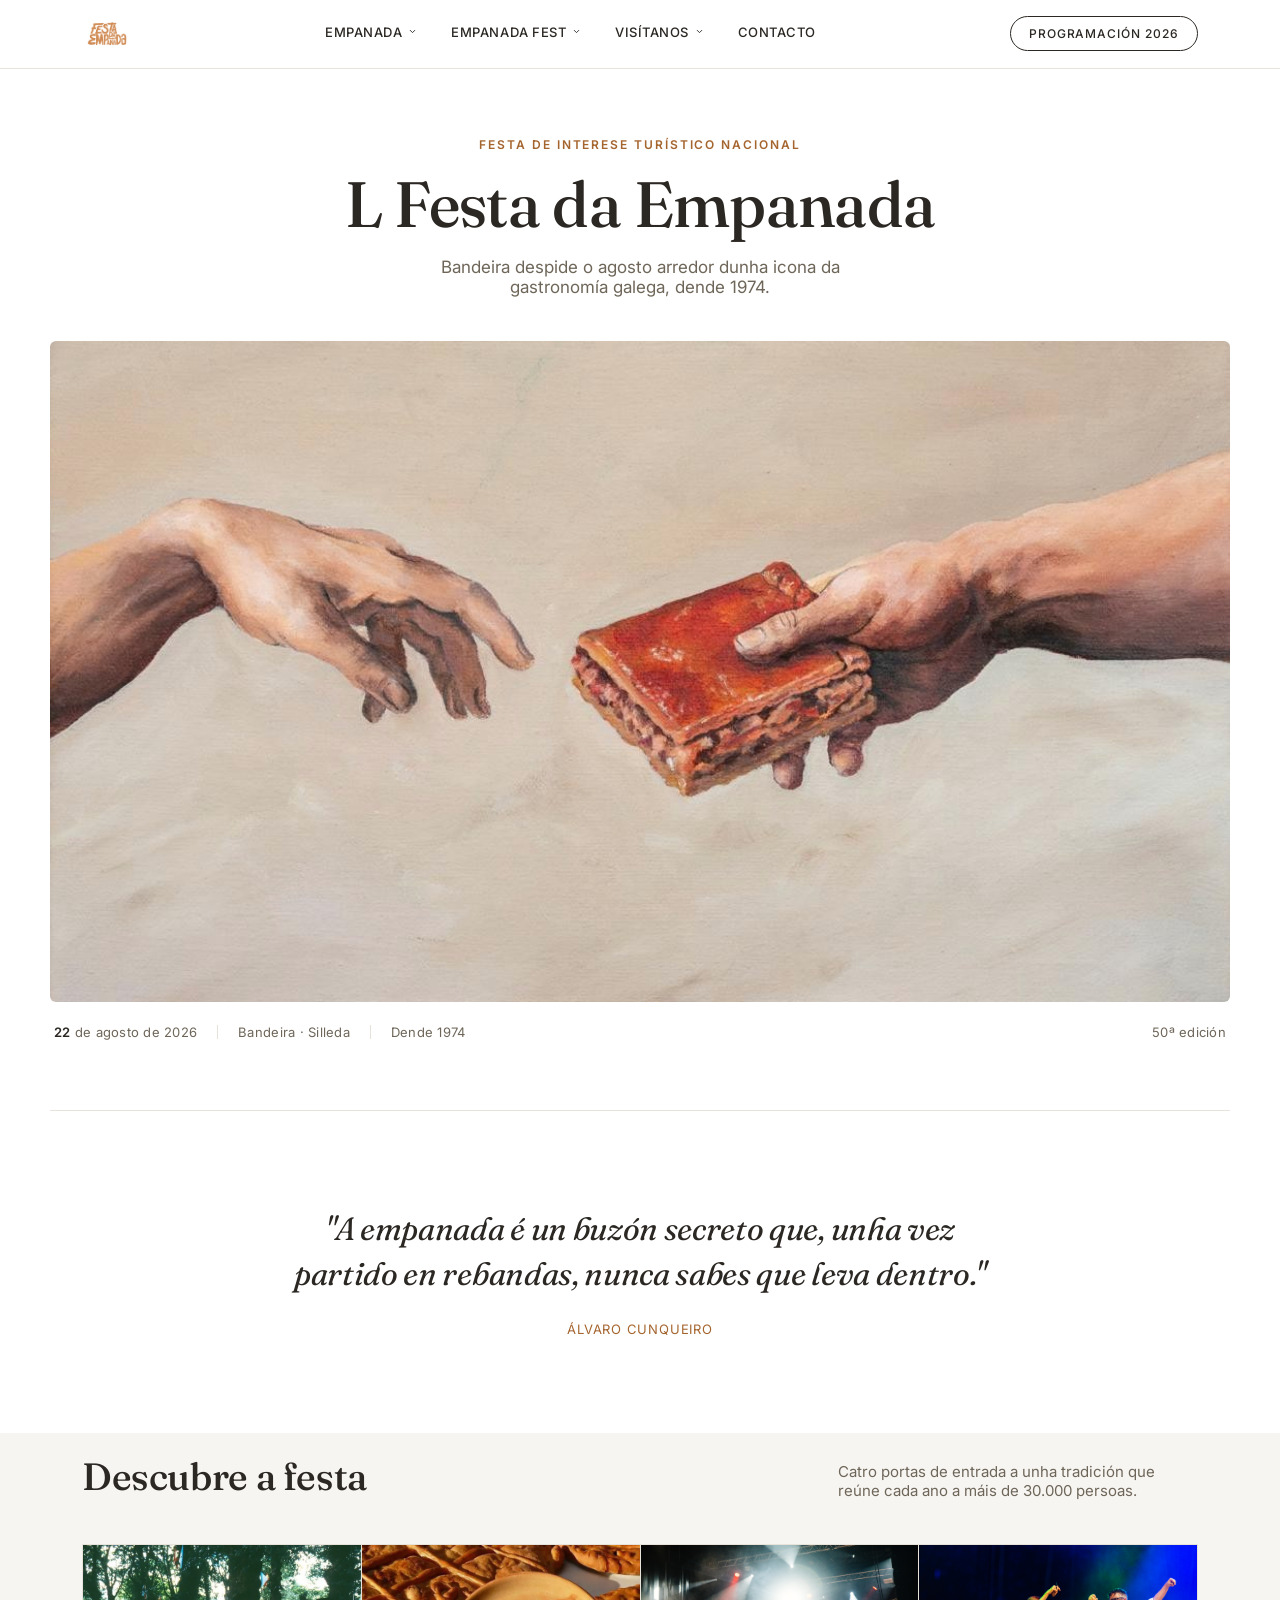
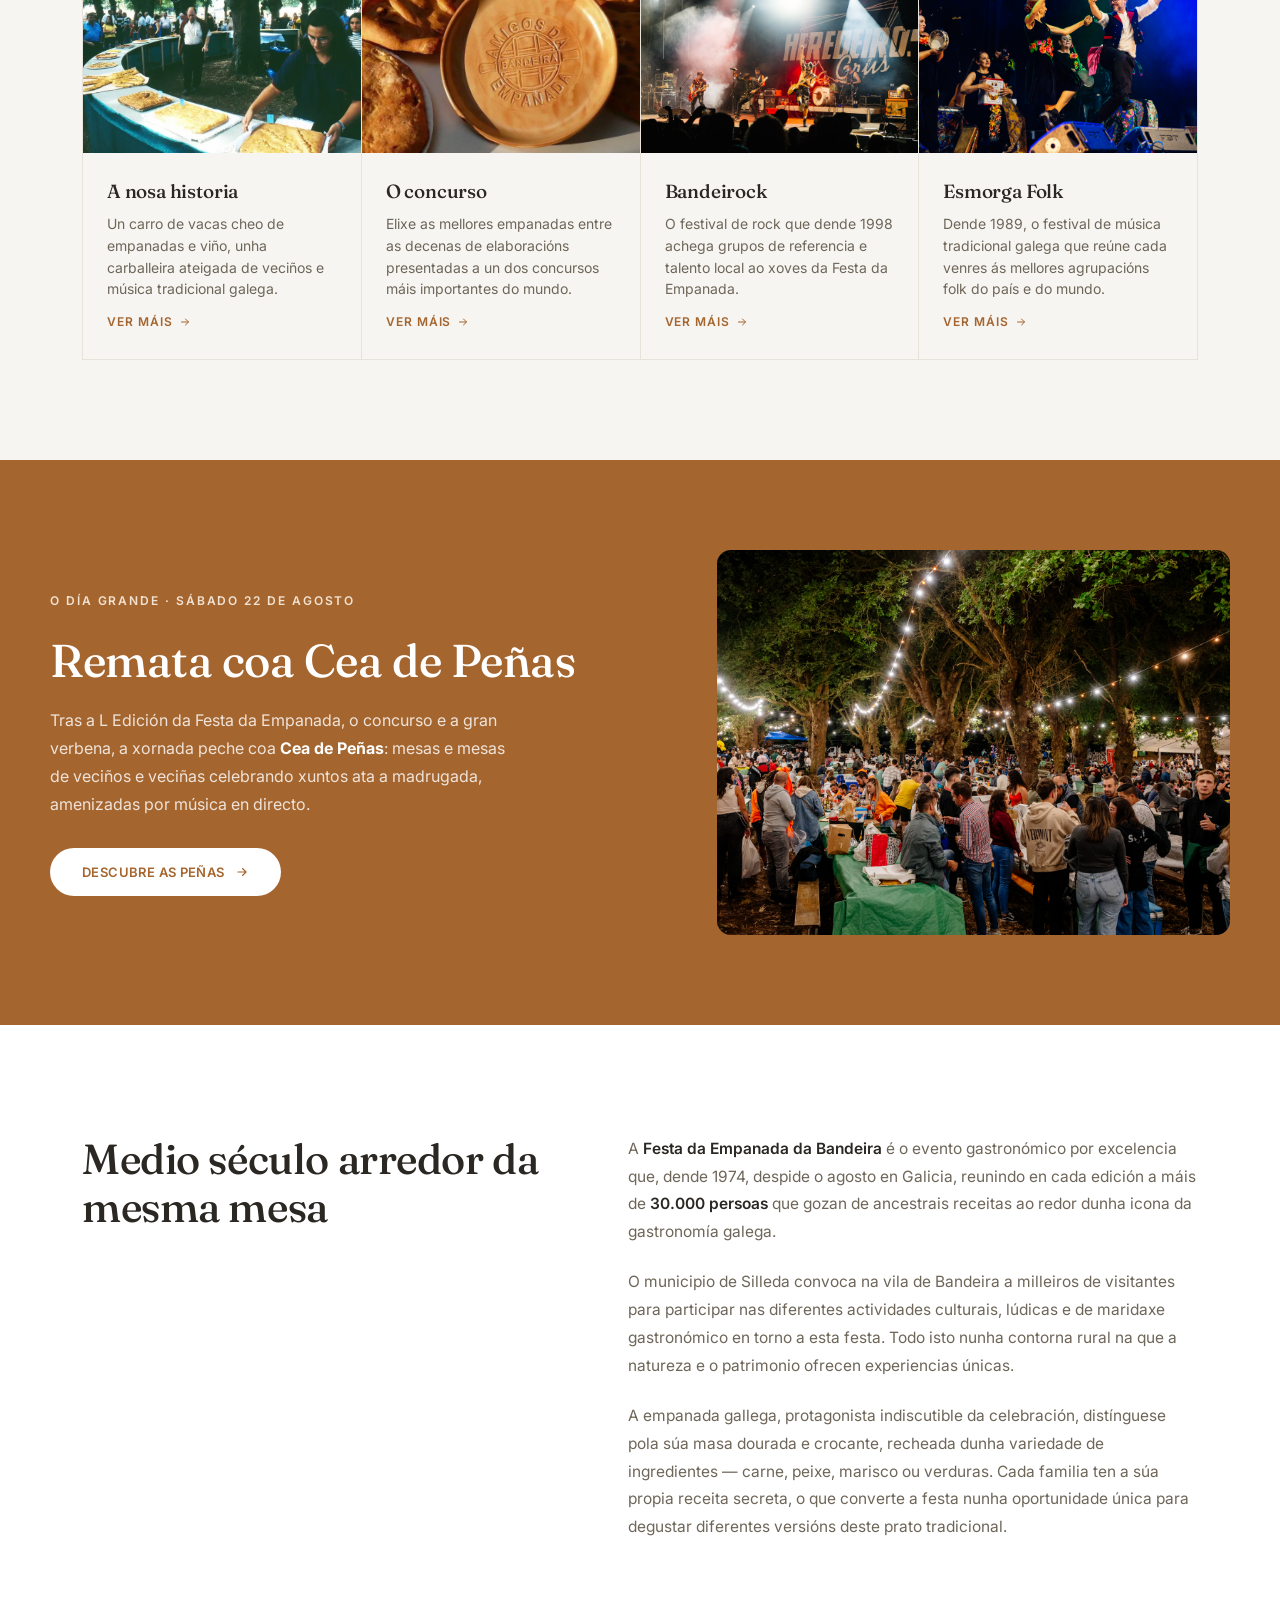
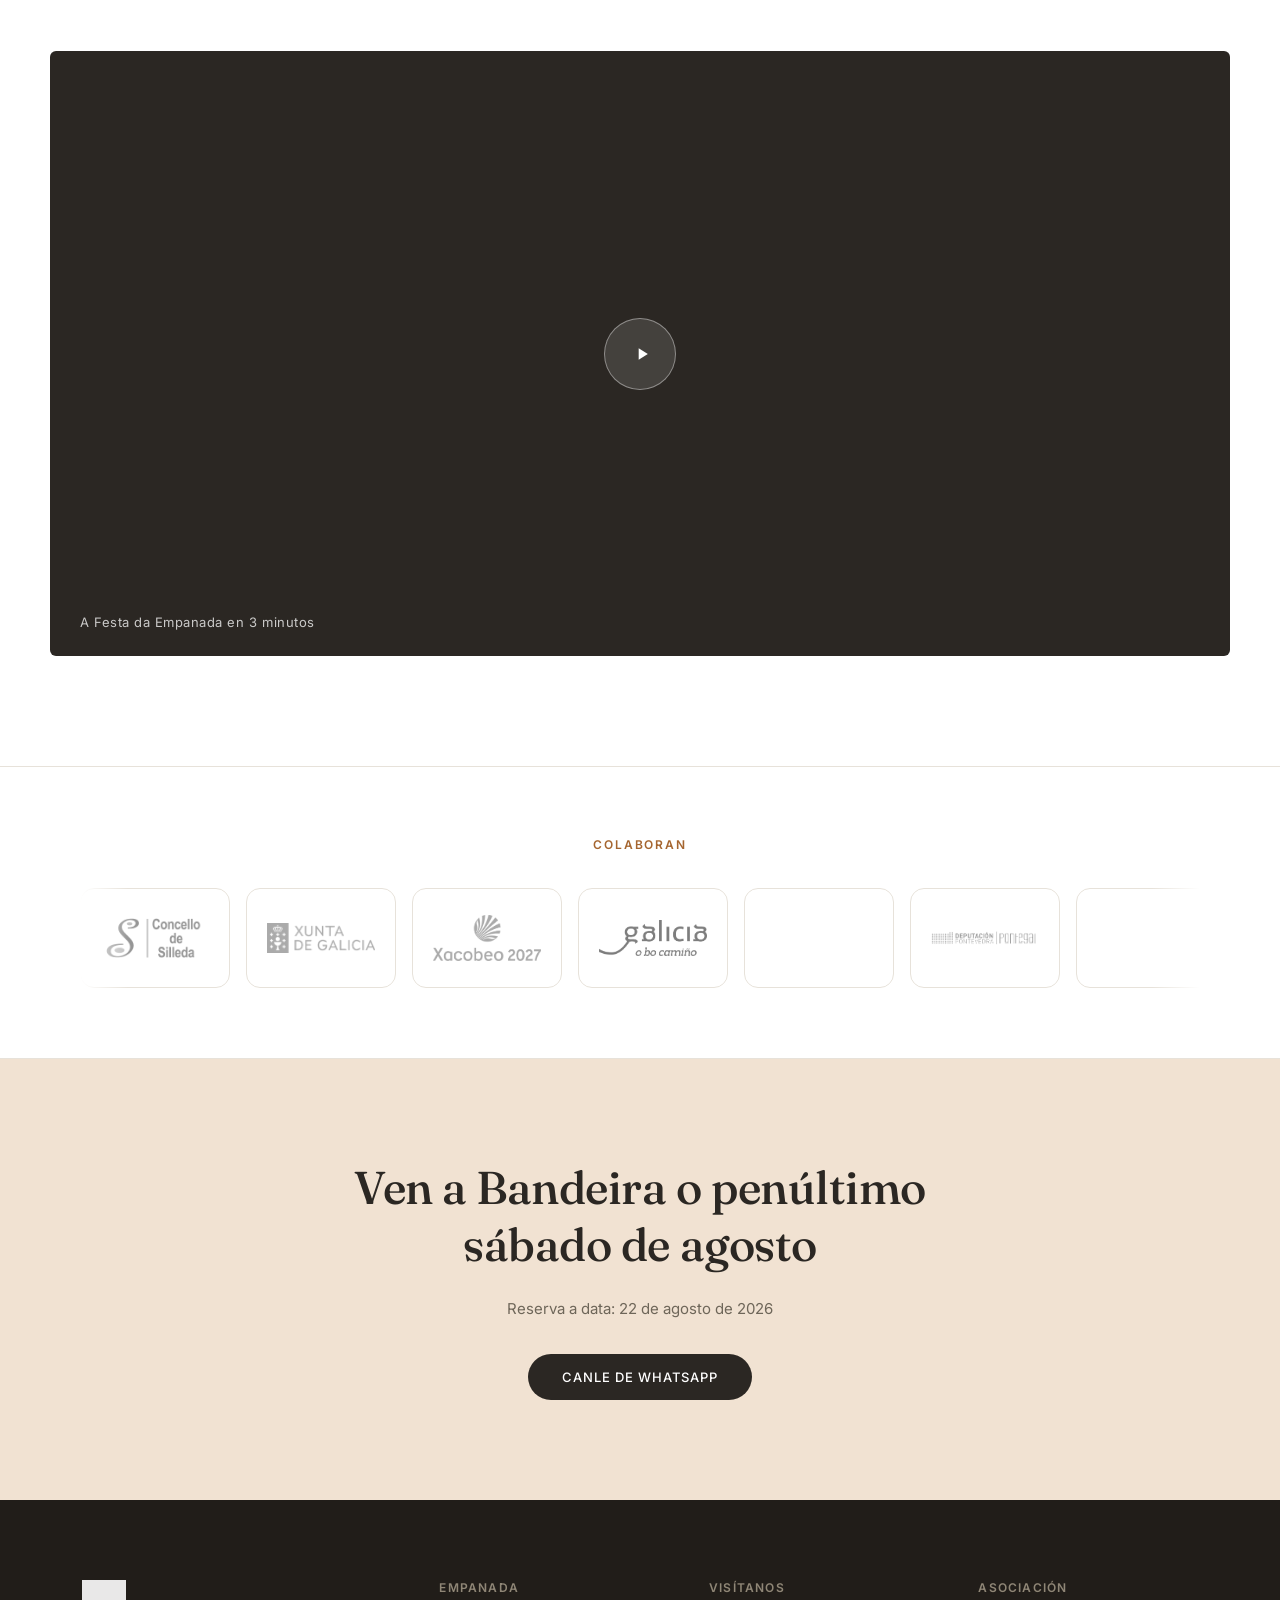
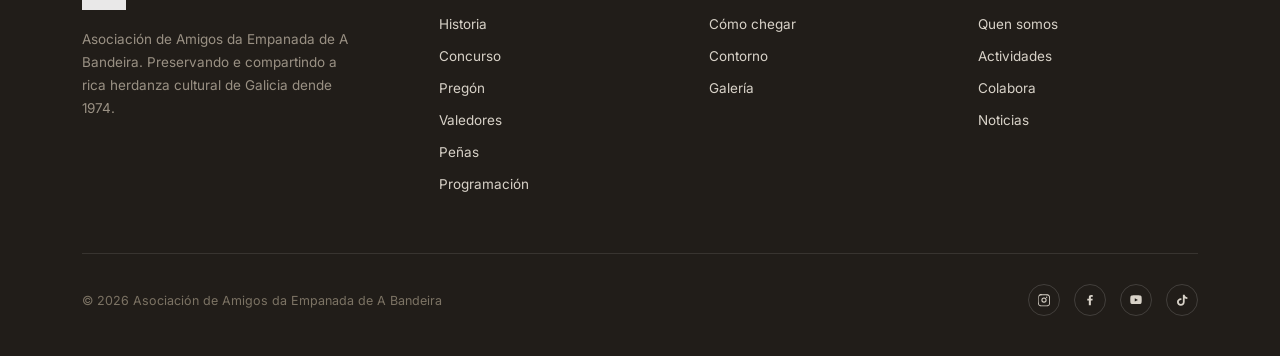
==== index.html @ 275e4067 "Initial commit" ====
<!DOCTYPE html>
<html lang="gl">
<head>
<meta charset="UTF-8">
<meta name="viewport" content="width=device-width, initial-scale=1.0">
<title>Festa da Empanada · Bandeira</title>
<link rel="preconnect" href="https://fonts.googleapis.com">
<link rel="preconnect" href="https://fonts.gstatic.com" crossorigin>
<link href="https://fonts.googleapis.com/css2?family=Fraunces:ital,opsz,wght@0,9..144,300;0,9..144,400;0,9..144,500;0,9..144,600;1,9..144,400&family=Inter:wght@300;400;500;600&display=swap" rel="stylesheet">
<link rel="stylesheet" href="css/styles.css">
</head>
<body>

<header id="site-header">
  <div class="nav-inner">
    <a class="brand" href="#inicio">
      <img src="img/logo.png" alt="Festa da Empanada">
    </a>
    <nav>
      <ul>
        <li class="has-dropdown">
          <button class="dropdown-toggle" aria-expanded="false" aria-haspopup="true">
            Empanada
            <svg viewBox="0 0 24 24"><path d="M6 9l6 6 6-6" stroke="currentColor" stroke-width="2.4" fill="none" stroke-linecap="round" stroke-linejoin="round"/></svg>
          </button>
          <div class="dropdown-menu">
            <a href="empanada/historia.html">Historia</a>
            <a href="empanada/concurso.html">Concurso</a>
            <a href="empanada/pregon.html">Pregón</a>
            <a href="empanada/valedores.html">Valedores</a>
            <a href="empanada/penas.html">Peñas</a>
            <a href="empanada/programacion.html">Programación</a>
          </div>
        </li>
        <li class="has-dropdown">
          <button class="dropdown-toggle" aria-expanded="false" aria-haspopup="true">
            Empanada Fest
            <svg viewBox="0 0 24 24"><path d="M6 9l6 6 6-6" stroke="currentColor" stroke-width="2.4" fill="none" stroke-linecap="round" stroke-linejoin="round"/></svg>
          </button>
          <div class="dropdown-menu">
            <a href="festivais/esmorgafolk.html">Esmorga Folk</a>
            <a href="festivais/bandeirock.html">Bandeirock</a>
          </div>
        </li>
        <li class="has-dropdown">
          <button class="dropdown-toggle" aria-expanded="false" aria-haspopup="true">
            Visítanos
            <svg viewBox="0 0 24 24"><path d="M6 9l6 6 6-6" stroke="currentColor" stroke-width="2.4" fill="none" stroke-linecap="round" stroke-linejoin="round"/></svg>
          </button>
          <div class="dropdown-menu">
            <a href="visitanos/atopanos.html">Cómo chegar</a>
            <a href="visitanos/entorno.html">Contorno</a>
          </div>
        </li>
        <li><a href="contacto.html">Contacto</a></li>
      </ul>
    </nav>
    <a class="nav-cta" href="empanada/programacion.html">Programación 2026</a>
    <button class="nav-toggle" id="navToggle" aria-label="Abrir menú" aria-expanded="false">
      <span></span><span></span><span></span>
    </button>
  </div>
  <div class="mobile-menu" id="mobileMenu">
    <ul>
      <li>
        <button class="mobile-dropdown-toggle" aria-expanded="false">
          Empanada
          <svg viewBox="0 0 24 24"><path d="M6 9l6 6 6-6" stroke="currentColor" stroke-width="2.4" fill="none" stroke-linecap="round" stroke-linejoin="round"/></svg>
        </button>
        <ul class="mobile-submenu">
          <li><a href="empanada/historia.html">Historia</a></li>
          <li><a href="empanada/concurso.html">Concurso</a></li>
          <li><a href="empanada/pregon.html">Pregón</a></li>
          <li><a href="empanada/valedores.html">Valedores</a></li>
          <li><a href="empanada/penas.html">Peñas</a></li>
          <li><a href="empanada/programacion.html">Programación</a></li>
        </ul>
      </li>
      <li>
        <button class="mobile-dropdown-toggle" aria-expanded="false">
          Empanada Fest
          <svg viewBox="0 0 24 24"><path d="M6 9l6 6 6-6" stroke="currentColor" stroke-width="2.4" fill="none" stroke-linecap="round" stroke-linejoin="round"/></svg>
        </button>
        <ul class="mobile-submenu">
          <li><a href="festivais/esmorgafolk.html">Esmorga Folk</a></li>
          <li><a href="festivais/bandeirock.html">Bandeirock</a></li>
        </ul>
      </li>
      <li>
        <button class="mobile-dropdown-toggle" aria-expanded="false">
          Visítanos
          <svg viewBox="0 0 24 24"><path d="M6 9l6 6 6-6" stroke="currentColor" stroke-width="2.4" fill="none" stroke-linecap="round" stroke-linejoin="round"/></svg>
        </button>
        <ul class="mobile-submenu">
          <li><a href="visitanos/atopanos.html">Cómo chegar</a></li>
          <li><a href="visitanos/entorno.html">Contorno</a></li>
        </ul>
      </li>
      <li><a href="contacto.html">Contacto</a></li>
    </ul>
  </div>
</header>

<section class="hero" id="inicio">
  <div class="hero-top">
    <span class="eyebrow">Festa de Interese Turístico Nacional</span>
    <h1>L Festa da Empanada</h1>
    <p>Bandeira despide o agosto arredor dunha icona da gastronomía galega, dende 1974.</p>
  </div>

  <div class="hero-image-frame">
    <img src="img/hero-empanada.jpg" alt="Man e empanada, ilustración inspirada na Creación de Adán">
  </div>

  <div class="hero-meta">
    <div class="hero-meta-group">
      <div class="item"><b>22</b> de agosto de 2026</div>
      <div class="divider"></div>
      <div class="item">Bandeira · Silleda</div>
      <div class="divider"></div>
      <div class="item">Dende 1974</div>
    </div>
    <div class="item">50ª edición</div>
  </div>
</section>

<section class="intro" data-reveal>
  <div class="wrap">
    <h2>"A empanada é un buzón secreto que, unha vez partido en rebandas, nunca sabes que leva dentro."</h2>
    <cite>Álvaro Cunqueiro</cite>
  </div>
</section>

<section class="cards" id="descubre">
  <div class="wrap">
    <div class="section-head" data-reveal>
      <h2>Descubre a festa</h2>
      <p>Catro portas de entrada a unha tradición que reúne cada ano a máis de 30.000 persoas.</p>
    </div>
    <div class="card-grid">

      <div class="card" id="historia" data-reveal>
        <img class="card-ph" src="img/card-historia.jpg" alt="A nosa historia" loading="lazy" decoding="async">
        <div class="card-body">
          <h3>A nosa historia</h3>
          <p>Un carro de vacas cheo de empanadas e viño, unha carballeira ateigada de veciños e música tradicional galega.</p>
          <a class="card-link" href="empanada/historia.html">Ver máis <svg viewBox="0 0 24 24"><path d="M5 12h14M13 6l6 6-6 6" stroke="currentColor" stroke-width="2" fill="none" stroke-linecap="round" stroke-linejoin="round"/></svg></a>
        </div>
      </div>

      <div class="card" id="concurso" data-reveal>
        <img class="card-ph" src="img/card-concurso.jpg" alt="O concurso" loading="lazy" decoding="async">
        <div class="card-body">
          <h3>O concurso</h3>
          <p>Elixe as mellores empanadas entre as decenas de elaboracións presentadas a un dos concursos máis importantes do mundo.</p>
          <a class="card-link" href="empanada/concurso.html">Ver máis <svg viewBox="0 0 24 24"><path d="M5 12h14M13 6l6 6-6 6" stroke="currentColor" stroke-width="2" fill="none" stroke-linecap="round" stroke-linejoin="round"/></svg></a>
        </div>
      </div>

      <div class="card" id="bandeirock" data-reveal>
        <img class="card-ph" src="img/card-bandeirock.jpg" alt="Bandeirock" loading="lazy" decoding="async">
        <div class="card-body">
          <h3>Bandeirock</h3>
          <p>O festival de rock que dende 1998 achega grupos de referencia e talento local ao xoves da Festa da Empanada.</p>
          <a class="card-link" href="festivais/bandeirock.html">Ver máis <svg viewBox="0 0 24 24"><path d="M5 12h14M13 6l6 6-6 6" stroke="currentColor" stroke-width="2" fill="none" stroke-linecap="round" stroke-linejoin="round"/></svg></a>
        </div>
      </div>

      <div class="card" id="esmorgafolk" data-reveal>
        <img class="card-ph" src="img/card-esmorgafolk.jpg" alt="Esmorga Folk" loading="lazy" decoding="async">
        <div class="card-body">
          <h3>Esmorga Folk</h3>
          <p>Dende 1989, o festival de música tradicional galega que reúne cada venres ás mellores agrupacións folk do país e do mundo.</p>
          <a class="card-link" href="festivais/esmorgafolk.html">Ver máis <svg viewBox="0 0 24 24"><path d="M5 12h14M13 6l6 6-6 6" stroke="currentColor" stroke-width="2" fill="none" stroke-linecap="round" stroke-linejoin="round"/></svg></a>
        </div>
      </div>

    </div>
  </div>
</section>

<section class="highlight-band">
  <div class="highlight-grid">
    <div class="highlight-text" data-reveal>
      <span class="eyebrow">O día grande · Sábado 22 de agosto</span>
      <h2>Remata coa Cea de Peñas</h2>
      <p>Tras a L Edición da Festa da Empanada, o concurso e a gran verbena, a xornada peche coa <strong>Cea de Peñas</strong>: mesas e mesas de veciños e veciñas celebrando xuntos ata a madrugada, amenizadas por música en directo.</p>
      <a class="highlight-cta" href="empanada/penas.html">Descubre as peñas <svg viewBox="0 0 24 24"><path d="M5 12h14M13 6l6 6-6 6" stroke="currentColor" stroke-width="2" fill="none" stroke-linecap="round" stroke-linejoin="round"/></svg></a>
    </div>
    <div class="highlight-figure">
      <img src="img/cea-de-penas.jpg" alt="Cea de Peñas na Festa da Empanada" loading="lazy" decoding="async" onerror="this.parentElement.innerHTML='&lt;span&gt;Imaxe · Cea de Peñas&lt;/span&gt;'">
    </div>
  </div>
</section>

<section class="about">
  <div class="wrap">
    <h2 data-reveal>Medio século arredor da mesma mesa</h2>
    <div class="about-text" data-reveal>
      <p>A <strong>Festa da Empanada da Bandeira</strong> é o evento gastronómico por excelencia que, dende 1974, despide o agosto en Galicia, reunindo en cada edición a máis de <strong>30.000 persoas</strong> que gozan de ancestrais receitas ao redor dunha icona da gastronomía galega.</p>
      <p>O municipio de Silleda convoca na vila de Bandeira a milleiros de visitantes para participar nas diferentes actividades culturais, lúdicas e de maridaxe gastronómico en torno a esta festa. Todo isto nunha contorna rural na que a natureza e o patrimonio ofrecen experiencias únicas.</p>
      <p>A empanada gallega, protagonista indiscutible da celebración, distínguese pola súa masa dourada e crocante, recheada dunha variedade de ingredientes — carne, peixe, marisco ou verduras. Cada familia ten a súa propia receita secreta, o que converte a festa nunha oportunidade única para degustar diferentes versións deste prato tradicional.</p>
    </div>
  </div>
</section>

<section class="video" id="programacion">
  <div class="video-frame" id="videoFrame" data-video-id="cNj0-I0LE_Q" role="button" tabindex="0" aria-label="Reproducir vídeo: A Festa da Empanada en 3 minutos">
    <div class="play">
      <svg viewBox="0 0 24 24"><path d="M8 5v14l11-7z"/></svg>
    </div>
    <span class="video-label">A Festa da Empanada en 3 minutos</span>
  </div>
</section>

<section class="sponsors">
  <span class="eyebrow" style="text-align:center; display:block;">Colaboran</span>
  <div class="sponsor-marquee" data-reveal>
    <div class="sponsor-track">

    <div class="sponsor-logo">
      <img src="img/colaboradores/concello-silleda.png" alt="Concello de Silleda" loading="lazy" decoding="async" onerror="this.style.display='none';this.nextElementSibling.style.display='flex';">
      <span class="sponsor-fallback">Concello de Silleda</span>
    </div>
    <div class="sponsor-logo">
      <img src="img/colaboradores/xunta-galicia.png" alt="Xunta de Galicia" loading="lazy" decoding="async" onerror="this.style.display='none';this.nextElementSibling.style.display='flex';">
      <span class="sponsor-fallback">Xunta de Galicia</span>
    </div>
    <div class="sponsor-logo">
      <img src="img/colaboradores/xacobeo-2027.png" alt="Xacobeo 2027" loading="lazy" decoding="async" onerror="this.style.display='none';this.nextElementSibling.style.display='flex';">
      <span class="sponsor-fallback">Xacobeo 2027</span>
    </div>
    <div class="sponsor-logo">
      <img src="img/colaboradores/turismo-galicia.png" alt="Turismo de Galicia" loading="lazy" decoding="async" onerror="this.style.display='none';this.nextElementSibling.style.display='flex';">
      <span class="sponsor-fallback">Turismo de Galicia</span>
    </div>
    <div class="sponsor-logo">
      <img src="img/colaboradores/abanca.png" alt="ABANCA" loading="lazy" decoding="async" onerror="this.style.display='none';this.nextElementSibling.style.display='flex';">
      <span class="sponsor-fallback">ABANCA</span>
    </div>
    <div class="sponsor-logo">
      <img src="img/colaboradores/deputacion-pontevedra.png" alt="Deputación de Pontevedra" loading="lazy" decoding="async" onerror="this.style.display='none';this.nextElementSibling.style.display='flex';">
      <span class="sponsor-fallback">Deputación de Pontevedra</span>
    </div>
    <div class="sponsor-logo">
      <img src="img/colaboradores/ferrovial.png" alt="Ferrovial" loading="lazy" decoding="async" onerror="this.style.display='none';this.nextElementSibling.style.display='flex';">
      <span class="sponsor-fallback">Ferrovial</span>
    </div>
    <div class="sponsor-logo">
      <img src="img/colaboradores/silledasostible.png" alt="Silledasostible" loading="lazy" decoding="async" onerror="this.style.display='none';this.nextElementSibling.style.display='flex';">
      <span class="sponsor-fallback">Silledasostible</span>
    </div>
    <div class="sponsor-logo">
      <img src="img/colaboradores/nudesa.png" alt="Nudesa" loading="lazy" decoding="async" onerror="this.style.display='none';this.nextElementSibling.style.display='flex';">
      <span class="sponsor-fallback">Nudesa</span>
    </div>
    <div class="sponsor-logo">
      <img src="img/colaboradores/culinaria.png" alt="Culinaria" loading="lazy" decoding="async" onerror="this.style.display='none';this.nextElementSibling.style.display='flex';">
      <span class="sponsor-fallback">Culinaria</span>
    </div>
    <div class="sponsor-logo">
      <img src="img/colaboradores/o-muino-de-cerdedo.png" alt="O Muíño de Cerdedo" loading="lazy" decoding="async" onerror="this.style.display='none';this.nextElementSibling.style.display='flex';">
      <span class="sponsor-fallback">O Muíño de Cerdedo</span>
    </div>
    <div class="sponsor-logo">
      <img src="img/colaboradores/vegalsa.png" alt="Vegalsa" loading="lazy" decoding="async" onerror="this.style.display='none';this.nextElementSibling.style.display='flex';">
      <span class="sponsor-fallback">Vegalsa</span>
    </div>
    <div class="sponsor-logo">
      <img src="img/colaboradores/inturasa-perez-rumbao.png" alt="Inturasa Pérez Rumbao" loading="lazy" decoding="async" onerror="this.style.display='none';this.nextElementSibling.style.display='flex';">
      <span class="sponsor-fallback">Inturasa Pérez Rumbao</span>
    </div>
    <div class="sponsor-logo">
      <img src="img/colaboradores/gadisa.png" alt="Gadisa" loading="lazy" decoding="async" onerror="this.style.display='none';this.nextElementSibling.style.display='flex';">
      <span class="sponsor-fallback">Gadisa</span>
    </div>
    <div class="sponsor-logo">
      <img src="img/colaboradores/froiz.png" alt="Froiz" loading="lazy" decoding="async" onerror="this.style.display='none';this.nextElementSibling.style.display='flex';">
      <span class="sponsor-fallback">Froiz</span>
    </div>
    <div class="sponsor-logo">
      <img src="img/colaboradores/bandeira.png" alt="Bandeira" loading="lazy" decoding="async" onerror="this.style.display='none';this.nextElementSibling.style.display='flex';">
      <span class="sponsor-fallback">Bandeira</span>
    </div>
    <div class="sponsor-logo">
      <img src="img/colaboradores/schweppes.png" alt="Schweppes" loading="lazy" decoding="async" onerror="this.style.display='none';this.nextElementSibling.style.display='flex';">
      <span class="sponsor-fallback">Schweppes</span>
    </div>

    <div class="sponsor-logo" aria-hidden="true">
      <img src="img/colaboradores/concello-silleda.png" alt="Concello de Silleda" loading="lazy" decoding="async" onerror="this.style.display='none';this.nextElementSibling.style.display='flex';">
      <span class="sponsor-fallback">Concello de Silleda</span>
    </div>
    <div class="sponsor-logo" aria-hidden="true">
      <img src="img/colaboradores/xunta-galicia.png" alt="Xunta de Galicia" loading="lazy" decoding="async" onerror="this.style.display='none';this.nextElementSibling.style.display='flex';">
      <span class="sponsor-fallback">Xunta de Galicia</span>
    </div>
    <div class="sponsor-logo" aria-hidden="true">
      <img src="img/colaboradores/xacobeo-2027.png" alt="Xacobeo 2027" loading="lazy" decoding="async" onerror="this.style.display='none';this.nextElementSibling.style.display='flex';">
      <span class="sponsor-fallback">Xacobeo 2027</span>
    </div>
    <div class="sponsor-logo" aria-hidden="true">
      <img src="img/colaboradores/turismo-galicia.png" alt="Turismo de Galicia" loading="lazy" decoding="async" onerror="this.style.display='none';this.nextElementSibling.style.display='flex';">
      <span class="sponsor-fallback">Turismo de Galicia</span>
    </div>
    <div class="sponsor-logo" aria-hidden="true">
      <img src="img/colaboradores/abanca.png" alt="ABANCA" loading="lazy" decoding="async" onerror="this.style.display='none';this.nextElementSibling.style.display='flex';">
      <span class="sponsor-fallback">ABANCA</span>
    </div>
    <div class="sponsor-logo" aria-hidden="true">
      <img src="img/colaboradores/deputacion-pontevedra.png" alt="Deputación de Pontevedra" loading="lazy" decoding="async" onerror="this.style.display='none';this.nextElementSibling.style.display='flex';">
      <span class="sponsor-fallback">Deputación de Pontevedra</span>
    </div>
    <div class="sponsor-logo" aria-hidden="true">
      <img src="img/colaboradores/ferrovial.png" alt="Ferrovial" loading="lazy" decoding="async" onerror="this.style.display='none';this.nextElementSibling.style.display='flex';">
      <span class="sponsor-fallback">Ferrovial</span>
    </div>
    <div class="sponsor-logo" aria-hidden="true">
      <img src="img/colaboradores/silledasostible.png" alt="Silledasostible" loading="lazy" decoding="async" onerror="this.style.display='none';this.nextElementSibling.style.display='flex';">
      <span class="sponsor-fallback">Silledasostible</span>
    </div>
    <div class="sponsor-logo" aria-hidden="true">
      <img src="img/colaboradores/nudesa.png" alt="Nudesa" loading="lazy" decoding="async" onerror="this.style.display='none';this.nextElementSibling.style.display='flex';">
      <span class="sponsor-fallback">Nudesa</span>
    </div>
    <div class="sponsor-logo" aria-hidden="true">
      <img src="img/colaboradores/culinaria.png" alt="Culinaria" loading="lazy" decoding="async" onerror="this.style.display='none';this.nextElementSibling.style.display='flex';">
      <span class="sponsor-fallback">Culinaria</span>
    </div>
    <div class="sponsor-logo" aria-hidden="true">
      <img src="img/colaboradores/o-muino-de-cerdedo.png" alt="O Muíño de Cerdedo" loading="lazy" decoding="async" onerror="this.style.display='none';this.nextElementSibling.style.display='flex';">
      <span class="sponsor-fallback">O Muíño de Cerdedo</span>
    </div>
    <div class="sponsor-logo" aria-hidden="true">
      <img src="img/colaboradores/vegalsa.png" alt="Vegalsa" loading="lazy" decoding="async" onerror="this.style.display='none';this.nextElementSibling.style.display='flex';">
      <span class="sponsor-fallback">Vegalsa</span>
    </div>
    <div class="sponsor-logo" aria-hidden="true">
      <img src="img/colaboradores/inturasa-perez-rumbao.png" alt="Inturasa Pérez Rumbao" loading="lazy" decoding="async" onerror="this.style.display='none';this.nextElementSibling.style.display='flex';">
      <span class="sponsor-fallback">Inturasa Pérez Rumbao</span>
    </div>
    <div class="sponsor-logo" aria-hidden="true">
      <img src="img/colaboradores/gadisa.png" alt="Gadisa" loading="lazy" decoding="async" onerror="this.style.display='none';this.nextElementSibling.style.display='flex';">
      <span class="sponsor-fallback">Gadisa</span>
    </div>
    <div class="sponsor-logo" aria-hidden="true">
      <img src="img/colaboradores/froiz.png" alt="Froiz" loading="lazy" decoding="async" onerror="this.style.display='none';this.nextElementSibling.style.display='flex';">
      <span class="sponsor-fallback">Froiz</span>
    </div>
    <div class="sponsor-logo" aria-hidden="true">
      <img src="img/colaboradores/bandeira.png" alt="Bandeira" loading="lazy" decoding="async" onerror="this.style.display='none';this.nextElementSibling.style.display='flex';">
      <span class="sponsor-fallback">Bandeira</span>
    </div>
    <div class="sponsor-logo" aria-hidden="true">
      <img src="img/colaboradores/schweppes.png" alt="Schweppes" loading="lazy" decoding="async" onerror="this.style.display='none';this.nextElementSibling.style.display='flex';">
      <span class="sponsor-fallback">Schweppes</span>
    </div>
    </div>
  </div>
</section>

<section class="cta-strip" data-reveal>
  <h2>Ven a Bandeira o penúltimo sábado de agosto</h2>
  <p>Reserva a data: 22 de agosto de 2026</p>
  <a class="btn-solid" href="https://whatsapp.com/channel/0029VaJA0oeHFxOtU5jBBb0Y" target="_blank" rel="noopener">Canle de WhatsApp</a>
</section>

<footer id="contacto">
  <div class="wrap">
    <div class="footer-top">
      <div class="footer-brand">
        <img src="img/logo.png" alt="Festa da Empanada">
        <p>Asociación de Amigos da Empanada de A Bandeira. Preservando e compartindo a rica herdanza cultural de Galicia dende 1974.</p>
      </div>
      <div class="footer-col">
        <h4>Empanada</h4>
        <ul>
          <li><a href="empanada/historia.html">Historia</a></li>
          <li><a href="empanada/concurso.html">Concurso</a></li>
          <li><a href="empanada/pregon.html">Pregón</a></li>
          <li><a href="empanada/valedores.html">Valedores</a></li>
          <li><a href="empanada/penas.html">Peñas</a></li>
          <li><a href="empanada/programacion.html">Programación</a></li>
        </ul>
      </div>
      <div class="footer-col">
        <h4>Visítanos</h4>
        <ul>
          <li><a href="visitanos/atopanos.html">Cómo chegar</a></li>
          <li><a href="visitanos/entorno.html">Contorno</a></li>
          <li><a href="#galeria">Galería</a></li>
        </ul>
      </div>
      <div class="footer-col">
        <h4>Asociación</h4>
        <ul>
          <li><a href="#">Quen somos</a></li>
          <li><a href="#">Actividades</a></li>
          <li><a href="#">Colabora</a></li>
          <li><a href="#">Noticias</a></li>
        </ul>
      </div>
    </div>
    <div class="footer-bottom">
      <span>© 2026 Asociación de Amigos da Empanada de A Bandeira</span>
      <div class="socials">
        <a href="https://www.instagram.com/festadaempanada/" target="_blank" rel="noopener" aria-label="Instagram"><svg viewBox="0 0 24 24"><path d="M12 2.2c3.2 0 3.6 0 4.9.1 1.2.1 2 .2 2.4.4.6.2 1 .5 1.5 1 .4.4.7.8 1 1.5.2.5.3 1.3.4 2.4.1 1.3.1 1.7.1 4.9s0 3.6-.1 4.9c-.1 1.2-.2 2-.4 2.4-.2.6-.5 1-1 1.5-.4.4-.8.7-1.5 1-.5.2-1.3.3-2.4.4-1.3.1-1.7.1-4.9.1s-3.6 0-4.9-.1c-1.2-.1-2-.2-2.4-.4-.6-.2-1-.5-1.5-1-.4-.4-.7-.8-1-1.5-.2-.5-.3-1.3-.4-2.4C2.2 15.6 2.2 15.2 2.2 12s0-3.6.1-4.9c.1-1.2.2-2 .4-2.4.2-.6.5-1 1-1.5.4-.4.8-.7 1.5-1 .5-.2 1.3-.3 2.4-.4C8.4 2.2 8.8 2.2 12 2.2zm0 1.8c-3.1 0-3.5 0-4.7.1-1 .1-1.6.2-1.9.3-.5.2-.8.4-1.1.7-.3.3-.5.6-.7 1.1-.1.3-.3.9-.3 1.9-.1 1.2-.1 1.6-.1 4.7s0 3.5.1 4.7c.1 1 .2 1.6.3 1.9.2.5.4.8.7 1.1.3.3.6.5 1.1.7.3.1.9.3 1.9.3 1.2.1 1.6.1 4.7.1s3.5 0 4.7-.1c1-.1 1.6-.2 1.9-.3.5-.2.8-.4 1.1-.7.3-.3.5-.6.7-1.1.1-.3.3-.9.3-1.9.1-1.2.1-1.6.1-4.7s0-3.5-.1-4.7c-.1-1-.2-1.6-.3-1.9-.2-.5-.4-.8-.7-1.1-.3-.3-.6-.5-1.1-.7-.3-.1-.9-.3-1.9-.3-1.2-.1-1.6-.1-4.7-.1zm0 3.5a4.5 4.5 0 110 9 4.5 4.5 0 010-9zm0 1.8a2.7 2.7 0 100 5.4 2.7 2.7 0 000-5.4zm5.7-2a1.1 1.1 0 11-2.2 0 1.1 1.1 0 012.2 0z"/></svg></a>
        <a href="https://www.facebook.com/festadaempanadadabandeira" target="_blank" rel="noopener" aria-label="Facebook"><svg viewBox="0 0 24 24"><path d="M13.5 21v-8h2.7l.4-3.1h-3.1V8c0-.9.3-1.5 1.6-1.5h1.7V3.7C15.9 3.6 15 3.5 14 3.5c-2.4 0-4 1.4-4 4.1v2.3H7.3V13H10v8h3.5z"/></svg></a>
        <a href="https://www.youtube.com/@festadaempanada" target="_blank" rel="noopener" aria-label="YouTube"><svg viewBox="0 0 24 24"><path d="M21.6 7.2s-.2-1.5-.8-2.1c-.8-.8-1.7-.8-2.1-.9C15.9 4 12 4 12 4s-3.9 0-6.7.2c-.4 0-1.3.1-2.1.9-.6.6-.8 2.1-.8 2.1S2.2 9 2.2 10.7v1.6c0 1.7.2 3.5.2 3.5s.2 1.5.8 2.1c.8.8 1.9.8 2.3.9 1.7.2 6.5.2 6.5.2s3.9 0 6.7-.2c.4-.1 1.3-.1 2.1-.9.6-.6.8-2.1.8-2.1s.2-1.7.2-3.5v-1.6c0-1.7-.2-3.5-.2-3.5zM9.9 14.6V8.9l5.4 2.9-5.4 2.8z"/></svg></a>
        <a href="https://www.tiktok.com/@festadaempanada" target="_blank" rel="noopener" aria-label="TikTok"><svg viewBox="0 0 24 24"><path d="M16.6 3c.4 2.3 2 4 4.6 4.2v3c-1.6.1-3-.4-4.6-1.4v6.6c0 3.6-2.9 6.6-6.6 6.6S3.4 19 3.4 15.4 6.4 8.8 10 8.8c.4 0 .7 0 1 .1v3.2c-.3-.1-.7-.2-1-.2-1.9 0-3.4 1.5-3.4 3.4S8.1 18.7 10 18.7s3.5-1.4 3.5-3.3V3h3.1z"/></svg></a>
      </div>
    </div>
  </div>
</footer>

<script src="js/script.js"></script>
</body>
</html>
---- css/styles.css ----
:root{
    --bg: #FFFFFF;
    --bg-alt: #F7F5F2;
    --line: #E7E2DA;
    --ink: #2B2723;
    --ink-soft: #6E6659;
    --brown: #C9834E;
    --brown-dark: #A5652F;
    --brown-pale: #F1E2D2;
  }
  *{box-sizing:border-box; margin:0; padding:0;}
  html{scroll-behavior:smooth;}
  body{
    font-family:'Inter', sans-serif;
    color:var(--ink);
    background:var(--bg);
    font-weight:400;
    -webkit-font-smoothing:antialiased;
  }
  img{max-width:100%; display:block;}
  a{color:inherit; text-decoration:none;}
  .wrap{max-width:1180px; margin:0 auto; padding:0 32px;}
  h1,h2,h3{
    font-family:'Fraunces', serif;
    font-weight:500;
    letter-spacing:-0.01em;
    color:var(--ink);
  }
  .eyebrow{
    font-size:12px;
    letter-spacing:0.16em;
    text-transform:uppercase;
    color:var(--brown-dark);
    font-weight:600;
    margin-bottom:14px;
    display:inline-block;
  }

  /* ---------- HEADER ---------- */
  header{
    position:sticky; top:0; z-index:50;
    background:rgba(255,255,255,0.9);
    backdrop-filter:blur(10px);
    border-bottom:1px solid var(--line);
  }
  .nav-inner{
    display:flex; align-items:center; justify-content:space-between;
    padding:16px 32px;
    max-width:1180px; margin:0 auto;
  }
  .brand{display:flex; align-items:center; gap:10px;}
  .brand img{height:34px; width:auto;}
  nav ul{
    list-style:none;
    display:flex; gap:34px;
    font-size:13px;
    letter-spacing:0.04em;
    text-transform:uppercase;
    font-weight:500;
    color:var(--ink);
  }
  nav ul li a{
    position:relative;
    padding-bottom:4px;
    transition:color .2s ease;
  }
  nav ul li a:hover{color:var(--brown-dark);}
  nav ul li a::after{
    content:'';
    position:absolute; left:0; bottom:-2px;
    width:0; height:1px; background:var(--brown);
    transition:width .25s ease;
  }
  nav ul li a:hover::after{width:100%;}

  /* ---------- DROPDOWN: EMPANADA ---------- */
  .has-dropdown{position:relative;}
  .dropdown-toggle{
    background:none; border:none; cursor:pointer;
    font:inherit; color:inherit;
    font-size:13px; letter-spacing:0.04em; text-transform:uppercase; font-weight:500;
    display:flex; align-items:center; gap:6px;
    padding-bottom:4px;
    position:relative;
  }
  .dropdown-toggle::after{
    content:'';
    position:absolute; left:0; bottom:-2px;
    width:0; height:1px; background:var(--brown);
    transition:width .25s ease;
  }
  .dropdown-toggle:hover::after,
  .dropdown-toggle[aria-expanded="true"]::after{width:100%;}
  .dropdown-toggle:hover, .dropdown-toggle[aria-expanded="true"]{color:var(--brown-dark);}
  .dropdown-toggle svg{
    width:9px; height:9px;
    transition:transform .2s ease;
  }
  .dropdown-toggle[aria-expanded="true"] svg{transform:rotate(180deg);}

  .dropdown-menu{
    position:absolute;
    top:calc(100% + 20px);
    left:50%;
    transform:translateX(-50%) translateY(-8px);
    background:#fff;
    border:1px solid var(--line);
    border-radius:10px;
    box-shadow:0 20px 45px -20px rgba(30,25,18,0.25);
    padding:10px;
    min-width:210px;
    display:flex; flex-direction:column;
    opacity:0; visibility:hidden;
    transition:opacity .2s ease, transform .2s ease, visibility .2s;
    z-index:60;
  }
  .dropdown-menu.open{
    opacity:1; visibility:visible;
    transform:translateX(-50%) translateY(0);
  }
  .dropdown-menu a{
    padding:11px 14px;
    font-size:13px;
    text-transform:none;
    letter-spacing:0.01em;
    font-weight:500;
    border-radius:6px;
    color:var(--ink);
    transition:background .15s ease, color .15s ease;
  }
  .dropdown-menu a:hover{
    background:var(--brown-pale);
    color:var(--brown-dark);
  }

  /* Mobile accordion for Empanada */
  .mobile-dropdown-toggle{
    display:flex; align-items:center; justify-content:space-between;
    width:100%;
    background:none; border:none; font:inherit; cursor:pointer;
    padding:12px 0;
    font-size:15px;
    text-transform:uppercase; letter-spacing:0.04em; font-weight:500;
    border-bottom:1px solid var(--line);
    color:var(--ink);
  }
  .mobile-dropdown-toggle svg{width:11px; height:11px; transition:transform .2s ease;}
  .mobile-dropdown-toggle[aria-expanded="true"] svg{transform:rotate(180deg);}
  .mobile-submenu{
    max-height:0; overflow:hidden;
    transition:max-height .3s ease;
  }
  .mobile-submenu.open{max-height:400px;}
  .mobile-submenu a{
    display:block;
    padding:11px 0 11px 16px;
    font-size:13.5px;
    text-transform:none;
    letter-spacing:0.01em;
    color:var(--ink-soft);
    border-bottom:1px solid var(--line);
    font-weight:400;
  }
  .mobile-submenu li:last-child a{border-bottom:none;}
  .nav-cta{
    font-size:12px; letter-spacing:0.08em; text-transform:uppercase;
    border:1px solid var(--ink); padding:9px 18px; border-radius:999px;
    font-weight:500;
    white-space:nowrap;
    transition:all .2s ease;
  }
  .nav-cta:hover{background:var(--ink); color:#fff;}

  .nav-toggle{
    display:none;
    width:36px; height:36px;
    border:none; background:none;
    cursor:pointer;
    flex-direction:column;
    justify-content:center;
    align-items:center;
    gap:5px;
  }
  .nav-toggle span{
    display:block; width:22px; height:1.5px;
    background:var(--ink);
    transition:transform .25s ease, opacity .25s ease;
  }
  .nav-toggle.open span:nth-child(1){transform:translateY(6.5px) rotate(45deg);}
  .nav-toggle.open span:nth-child(2){opacity:0;}
  .nav-toggle.open span:nth-child(3){transform:translateY(-6.5px) rotate(-45deg);}

  .mobile-menu{
    max-height:0;
    overflow:hidden;
    background:var(--bg);
    border-bottom:1px solid transparent;
    transition:max-height .35s ease, border-color .35s ease;
  }
  .mobile-menu.open{
    max-height:520px;
    border-bottom:1px solid var(--line);
  }
  .mobile-menu ul{
    list-style:none;
    padding:8px 32px 28px;
    display:flex; flex-direction:column; gap:4px;
  }
  .mobile-menu a{
    display:block;
    padding:12px 0;
    font-size:15px;
    border-bottom:1px solid var(--line);
    text-transform:uppercase;
    letter-spacing:0.04em;
    font-weight:500;
  }
  .mobile-menu li:last-child a{border-bottom:none;}

  /* ---------- SCROLL REVEAL ---------- */
  [data-reveal]{
    opacity:0;
    transform:translateY(22px);
    transition:opacity .7s ease, transform .7s ease;
  }
  [data-reveal].is-visible{
    opacity:1;
    transform:translateY(0);
  }
  header.scrolled{
    box-shadow:0 1px 0 rgba(0,0,0,0.03), 0 8px 24px -18px rgba(0,0,0,0.25);
  }

  /* video: real iframe swapped in by JS */
  .video-frame iframe{
    position:absolute; inset:0; width:100%; height:100%; border:0;
  }

  /* =========================================================
     SUBPÁGINAS DE CONTIDO (historia, concurso, pregón...)
     ========================================================= */
  .page-hero{
    padding:56px 32px 64px;
    text-align:center;
    border-bottom:1px solid var(--line);
  }
  .page-hero.no-border{border-bottom:none;}

  .carousel-section{padding:0 32px 64px;}
  .carousel{
    position:relative;
    max-width:1180px; margin:0 auto;
    aspect-ratio:21/9;
    border-radius:14px;
    overflow:hidden;
    background:var(--bg-alt);
  }
  .carousel-slide{
    position:absolute; inset:0;
    opacity:0;
    transition:opacity 1s ease;
  }
  .carousel-slide.active{opacity:1;}
  .carousel-slide img{width:100%; height:100%; object-fit:cover; display:block;}
  .carousel-dots{
    position:absolute; bottom:18px; left:50%; transform:translateX(-50%);
    display:flex; gap:8px; z-index:2;
  }
  .carousel-dots button{
    width:8px; height:8px; border-radius:50%;
    background:rgba(255,255,255,0.55); border:none; padding:0; cursor:pointer;
    transition:all .25s ease;
  }
  .carousel-dots button.active{background:#fff; width:24px; border-radius:4px;}

  @media (max-width: 700px){
    .carousel{aspect-ratio:4/3; border-radius:10px;}
  }
  .breadcrumb{
    display:flex; align-items:center; justify-content:center; gap:8px;
    font-size:12px; letter-spacing:0.04em; text-transform:uppercase;
    color:var(--ink-soft); margin-bottom:22px;
  }
  .breadcrumb a{color:var(--ink-soft); transition:color .2s ease;}
  .breadcrumb a:hover{color:var(--brown-dark);}
  .breadcrumb span{color:#C9C2B4;}
  .page-hero h1{
    font-size:clamp(32px,5vw,54px);
    line-height:1.08;
    max-width:760px; margin:0 auto 18px;
  }
  .page-hero p{
    font-size:16.5px; color:var(--ink-soft);
    max-width:560px; margin:0 auto;
    line-height:1.6;
  }

  .prose-section{padding:90px 32px;}
  .prose-section.alt{background:var(--bg-alt);}
  .prose-wrap{max-width:800px; margin:0 auto;}
  .prose-block{
    display:grid;
    grid-template-columns:1fr;
    gap:36px;
    margin-bottom:70px;
  }
  .prose-block:last-child{margin-bottom:0;}
  .prose-block.with-image{
    grid-template-columns:0.85fr 1.15fr;
    align-items:center;
    gap:56px;
  }
  .prose-block.with-image.reverse .prose-figure{order:2;}
  .prose-block.with-image.reverse .prose-copy{order:1;}
  .prose-figure{
    border-radius:8px;
    overflow:hidden;
  }
  .prose-figure img{width:100%; height:100%; object-fit:cover; display:block;}
  .img-ph{
    aspect-ratio:4/3;
    background:repeating-linear-gradient(135deg, #EFE9E1, #EFE9E1 10px, #E9E2D8 10px, #E9E2D8 20px);
    display:flex; align-items:center; justify-content:center;
    border-radius:8px;
    width:100%;
    object-fit:cover;
  }
  .img-ph span{
    font-size:11px; letter-spacing:0.06em; text-transform:uppercase;
    color:#B5A991; background:rgba(255,255,255,0.8);
    padding:6px 12px; border-radius:999px; text-align:center; max-width:80%;
  }
  .prose-copy h3{font-size:22px; margin-bottom:14px; font-weight:500;}
  .prose-copy p{font-size:15.5px; line-height:1.8; color:var(--ink-soft); margin-bottom:14px;}
  .prose-copy p:last-child{margin-bottom:0;}
  .prose-copy strong{color:var(--ink); font-weight:600;}
  .prose-wrap > .prose-copy-solo{max-width:720px; margin:0 auto 70px;}
  .prose-copy-solo p{font-size:15.5px; line-height:1.85; color:var(--ink-soft); margin-bottom:18px;}
  .prose-copy-solo p:last-child{margin-bottom:0;}
  .prose-copy-solo strong{color:var(--ink); font-weight:600;}
  .prose-copy-solo h3{font-size:20px; font-weight:500; margin:36px 0 14px;}

  .pull-list{
    list-style:none;
    display:flex; flex-direction:column; gap:14px;
    margin-top:18px;
  }
  .pull-list li{
    display:flex; gap:14px;
    font-size:15px; color:var(--ink-soft); line-height:1.6;
  }
  .pull-list .num{
    flex:none;
    width:26px; height:26px; border-radius:50%;
    background:var(--brown-pale); color:var(--brown-dark);
    font-size:12px; font-weight:600;
    display:flex; align-items:center; justify-content:center;
    font-family:'Fraunces', serif;
  }

  /* categoría / precio cards */
  .info-card-grid{
    display:grid;
    grid-template-columns:repeat(3, 1fr);
    gap:1px;
    background:var(--line);
    border:1px solid var(--line);
    border-radius:8px;
    overflow:hidden;
    margin-top:8px;
  }
  .info-card{
    background:#fff;
    padding:30px 26px;
  }
  .info-card h4{
    font-family:'Fraunces', serif; font-size:17px; font-weight:500; margin-bottom:10px;
  }
  .info-card p{font-size:14px; color:var(--ink-soft); line-height:1.6;}
  .info-card .price{
    font-family:'Fraunces', serif; font-size:28px; color:var(--brown-dark); margin:6px 0;
  }

  /* timeline (pregoeiros / valedores) */
  .timeline{
    border-top:1px solid var(--line);
  }
  .timeline-row{
    display:flex; align-items:baseline; gap:24px;
    padding:18px 4px;
    border-bottom:1px solid var(--line);
    font-size:15px;
  }
  .timeline-row .year{
    font-family:'Fraunces', serif;
    font-size:18px; font-weight:500;
    color:var(--brown-dark);
    flex:none; width:64px;
  }
  .timeline-row .who{color:var(--ink); font-weight:500;}
  .timeline-row .role{color:var(--ink-soft); font-size:13.5px; margin-left:8px;}

  .ambassador-grid{
    display:grid;
    grid-template-columns:repeat(3,1fr);
    gap:24px;
    margin-top:36px;
  }
  .ambassador-card{text-align:center;}
  .ambassador-card .img-ph{aspect-ratio:1/1; border-radius:50%; margin:0 auto 14px; max-width:160px;}
  .ambassador-card p{font-size:13.5px; color:var(--ink-soft); font-weight:500;}

  /* programación: días */
  .day-tabs{
    display:flex; flex-wrap:wrap; gap:10px;
    justify-content:center;
    margin-bottom:56px;
  }
  .day-tabs button{
    font-family:'Inter', sans-serif;
    border:1px solid var(--line);
    background:#fff;
    padding:10px 20px;
    border-radius:999px;
    font-size:13px;
    cursor:pointer;
    transition:all .2s ease;
    color:var(--ink-soft);
  }
  .day-tabs button:hover{border-color:var(--brown);}
  .day-tabs button.active{
    background:var(--ink); color:#fff; border-color:var(--ink);
  }
  .day-panel{display:none;}
  .day-panel.active{display:block; animation:fadeIn .3s ease;}
  @keyframes fadeIn{from{opacity:0; transform:translateY(6px);} to{opacity:1; transform:translateY(0);}}
  .day-panel h3{
    text-align:center; font-size:22px; margin-bottom:8px;
  }
  .day-panel .day-date{
    text-align:center; color:var(--ink-soft); font-size:13px;
    text-transform:uppercase; letter-spacing:0.06em; margin-bottom:34px;
  }
  .event-list{list-style:none; max-width:640px; margin:0 auto; border-top:1px solid var(--line);}
  .event-list li{
    display:flex; justify-content:space-between; align-items:center; gap:16px;
    padding:18px 4px; border-bottom:1px solid var(--line);
    font-size:15px;
  }
  .event-list .time{
    font-family:'Fraunces', serif; color:var(--brown-dark);
    font-size:14px; flex:none; width:66px;
  }
  .event-list .what{flex:1; color:var(--ink);}

  /* programación: layout coa axenda e o cartel oficial */
  .programacion-layout{
    max-width:1180px; margin:0 auto;
    display:grid;
    grid-template-columns:1.15fr 0.85fr;
    gap:64px;
    align-items:start;
  }
  .programacion-schedule .day-tabs{justify-content:flex-start;}
  .programacion-schedule .event-list{margin:0; max-width:none;}
  .programacion-schedule .day-panel h3,
  .programacion-schedule .day-panel .day-date{text-align:left;}

  .programacion-poster{position:sticky; top:110px;}
  .poster-card{
    position:relative;
    background:var(--ink);
    border-radius:20px;
    padding:14px;
    box-shadow:0 30px 60px -20px rgba(43,39,35,0.35);
    transform:rotate(1.2deg);
    transition:transform .35s ease;
  }
  .poster-card:hover{transform:rotate(0deg) translateY(-4px);}
  .poster-card img{
    width:100%;
    border-radius:12px;
    display:block;
  }
  .poster-tag{
    position:absolute; top:-14px; left:24px;
    background:var(--brown); color:#fff;
    font-size:11.5px; font-weight:600;
    letter-spacing:0.06em; text-transform:uppercase;
    padding:8px 16px; border-radius:999px;
    box-shadow:0 8px 18px -6px rgba(201,131,78,0.6);
  }
  .poster-download{
    display:flex; align-items:center; justify-content:center; gap:8px;
    margin-top:14px; padding:13px 20px;
    border-radius:999px;
    background:#fff; color:var(--ink);
    font-size:13.5px; font-weight:600;
    text-decoration:none;
    transition:background .2s ease, color .2s ease;
  }
  .poster-download svg{width:16px; height:16px; flex:none;}
  .poster-download:hover{background:var(--brown); color:#fff;}

  @media (max-width:900px){
    .programacion-layout{grid-template-columns:1fr; gap:50px;}
    .programacion-poster{position:static; max-width:380px; margin:0 auto;}
  }

  .rules-list{
    list-style:none; display:flex; flex-direction:column; gap:16px; margin-top:8px;
  }
  .rules-list li{
    display:flex; gap:14px; font-size:15px; line-height:1.65; color:var(--ink-soft);
  }
  .rules-list li::before{
    content:'—'; color:var(--brown); flex:none;
  }

  .contact-box{
    display:inline-flex; align-items:center; gap:14px;
    background:var(--brown-pale);
    padding:18px 26px;
    border-radius:10px;
    margin-top:22px;
    font-size:14.5px;
  }
  .contact-box b{color:var(--brown-dark); font-family:'Fraunces', serif; font-size:16px;}

  /* ---------- VISÍTANOS: mapa real ---------- */
  .map-embed{
    max-width:1180px; margin:0 auto;
    aspect-ratio:16/8;
    border-radius:10px;
    overflow:hidden;
    border:1px solid var(--line);
    position:relative;
    background:var(--bg-alt);
  }
  .map-embed iframe{
    position:absolute; inset:0; width:100%; height:100%; border:0;
    filter:grayscale(28%) contrast(1.02);
  }

  /* ---------- VISÍTANOS: como chegar (tarxetas de transporte) ---------- */
  .transport-grid{
    display:grid;
    grid-template-columns:repeat(4, 1fr);
    gap:1px;
    background:var(--line);
    border:1px solid var(--line);
    border-radius:10px;
    overflow:hidden;
    margin-top:8px;
  }
  .transport-card{
    background:#fff;
    padding:34px 28px;
    display:flex; flex-direction:column; gap:14px;
  }
  .transport-icon{
    width:40px; height:40px;
    border-radius:50%;
    background:var(--brown-pale);
    display:flex; align-items:center; justify-content:center;
    flex:none;
  }
  .transport-icon svg{width:19px; height:19px; stroke:var(--brown-dark); fill:none;}
  .transport-card h4{
    font-family:'Fraunces', serif; font-size:17px; font-weight:500;
  }
  .transport-card p{font-size:14px; color:var(--ink-soft); line-height:1.6; flex:1;}
  .transport-card .t-links{display:flex; flex-direction:column; gap:8px; margin-top:2px;}
  .transport-card a.t-link{
    font-size:12.5px; font-weight:600; letter-spacing:0.02em;
    color:var(--brown-dark);
    display:inline-flex; align-items:center; gap:6px;
  }
  .transport-card a.t-link svg{width:11px; height:11px; transition:transform .2s ease;}
  .transport-card a.t-link:hover svg{transform:translateX(3px);}

  .location-strip{
    display:flex; align-items:center; justify-content:center; gap:28px;
    flex-wrap:wrap;
    margin-top:34px;
    padding-top:34px;
    border-top:1px solid var(--line);
  }
  .location-strip .loc-item{
    display:flex; align-items:baseline; gap:8px;
    font-size:14px; color:var(--ink-soft);
  }
  .location-strip .loc-item b{
    font-family:'Fraunces', serif; color:var(--ink); font-size:15px; font-weight:500;
  }

  /* ---------- VISÍTANOS: contorno (grella de lugares) ---------- */
  .poi-intro{
    max-width:720px; margin:0 auto 8px; text-align:center;
  }
  .poi-intro p{font-size:15.5px; line-height:1.8; color:var(--ink-soft); margin-bottom:18px;}
  .poi-intro p:last-child{margin-bottom:0;}
  .poi-link-box{
    display:inline-flex; align-items:center; gap:10px;
    margin-top:14px;
    padding:14px 24px;
    border:1px solid var(--line);
    border-radius:999px;
    font-size:13px; font-weight:600; letter-spacing:0.03em;
    color:var(--ink); background:#fff;
    transition:all .2s ease;
  }
  .poi-link-box:hover{border-color:var(--brown); color:var(--brown-dark);}
  .poi-link-box svg{width:13px; height:13px;}

  .poi-grid{
    display:grid;
    grid-template-columns:repeat(3, 1fr);
    gap:1px;
    background:var(--line);
    border:1px solid var(--line);
    margin-top:56px;
  }
  .poi-card{
    background:var(--bg);
    display:flex; flex-direction:column;
  }
  .poi-card .img-ph{border-radius:0; aspect-ratio:4/3;}
  .poi-card-body{padding:24px 22px 28px; display:flex; flex-direction:column; gap:8px; flex:1;}
  .poi-card-body h3{font-size:17px; font-weight:500;}
  .poi-card-body p{font-size:13.5px; color:var(--ink-soft); line-height:1.55; flex:1;}
  .poi-link{
    font-size:11.5px; text-transform:uppercase; letter-spacing:0.08em;
    color:var(--brown-dark); font-weight:600;
    display:inline-flex; align-items:center; gap:6px;
    margin-top:2px;
  }
  .poi-link svg{width:11px; height:11px; transition:transform .2s ease;}
  .poi-card:hover .poi-link svg{transform:translateX(3px);}

  /* =========================================================
     EMPANADA FEST — layout alternativo (Esmorga Folk / Bandeirock)
     ========================================================= */
  .fest-hero{
    background:var(--ink);
    color:#F5F1EA;
    padding:64px 32px 0;
    overflow:hidden;
  }
  .fest-hero .breadcrumb{color:rgba(245,241,234,0.5); justify-content:flex-start; margin-bottom:26px;}
  .fest-hero .breadcrumb a{color:rgba(245,241,234,0.65);}
  .fest-hero .breadcrumb a:hover{color:#fff;}
  .fest-hero .breadcrumb span{color:rgba(245,241,234,0.3);}
  .fest-hero-grid{
    max-width:1180px; margin:0 auto;
    display:grid; grid-template-columns:1fr 0.9fr;
    gap:56px; align-items:end;
    padding-bottom:0;
  }
  .fest-eyebrow{
    font-size:12px; letter-spacing:0.18em; text-transform:uppercase;
    color:var(--brown); font-weight:700; margin-bottom:18px; display:inline-block;
  }
  .fest-hero h1{
    font-family:'Fraunces', serif;
    font-style:italic;
    font-weight:400;
    font-size:clamp(46px,7vw,84px);
    line-height:0.98;
    letter-spacing:-0.01em;
    color:#fff;
    margin-bottom:22px;
  }
  .fest-hero-text p{
    font-size:16.5px; line-height:1.7; color:rgba(245,241,234,0.75);
    max-width:440px; margin-bottom:28px;
  }
  .fest-meta{display:flex; flex-wrap:wrap; gap:10px; margin-bottom:48px;}
  .fest-meta span{
    padding:9px 16px; border-radius:999px;
    border:1px solid rgba(245,241,234,0.22);
    font-size:12.5px; letter-spacing:0.03em; font-weight:500;
    color:#F5F1EA;
  }
  .fest-meta span b{color:var(--brown); font-weight:700; margin-right:5px;}
  .fest-hero-figure{
    aspect-ratio:941/1600;
    border-radius:14px 14px 0 0;
    background:repeating-linear-gradient(135deg, #3A342C, #3A342C 10px, #322D26 10px, #322D26 20px);
    display:flex; align-items:center; justify-content:center;
    overflow:hidden;
    align-self:end;
    max-width:380px;
    margin-left:auto;
  }
  .fest-hero-figure img{width:100%; height:100%; object-fit:cover; display:block;}
  .fest-hero-figure span{
    font-size:11px; letter-spacing:0.06em; text-transform:uppercase;
    color:rgba(245,241,234,0.45); background:rgba(0,0,0,0.25);
    padding:6px 12px; border-radius:999px;
  }

  .fest-stats{
    background:var(--bg-alt);
    border-bottom:1px solid var(--line);
  }
  .fest-stats-row{
    max-width:1180px; margin:0 auto; padding:0 32px;
    display:grid; grid-template-columns:repeat(4,1fr);
  }
  .fest-stat{
    padding:34px 20px;
    text-align:center;
    border-left:1px solid var(--line);
  }
  .fest-stat:first-child{border-left:none;}
  .fest-stat b{
    display:block;
    font-family:'Fraunces', serif; font-weight:500; font-style:italic;
    font-size:clamp(26px,3vw,36px);
    color:var(--brown-dark);
    margin-bottom:6px;
  }
  .fest-stat span{
    font-size:11.5px; letter-spacing:0.06em; text-transform:uppercase;
    color:var(--ink-soft); font-weight:600;
  }

  .fest-section{padding:100px 32px;}
  .fest-section-head{max-width:560px; margin:0 auto 60px; text-align:center;}
  .fest-section-head .eyebrow{display:block;}
  .fest-section-head h2{font-size:clamp(26px,3.4vw,36px); margin-bottom:14px;}
  .fest-section-head p{color:var(--ink-soft); font-size:15.5px; line-height:1.7;}

  .timeline{max-width:720px; margin:0 auto; position:relative; padding-left:38px;}
  .timeline::before{
    content:''; position:absolute; left:6px; top:6px; bottom:6px; width:1px;
    background:var(--line);
  }
  .timeline-item{position:relative; padding-bottom:52px;}
  .timeline-item:last-child{padding-bottom:0;}
  .timeline-item::before{
    content:''; position:absolute; left:-38px; top:3px;
    width:13px; height:13px; border-radius:50%;
    background:var(--bg); border:2px solid var(--brown-dark);
  }
  .timeline-year{
    font-family:'Fraunces', serif; font-weight:600; font-size:14px;
    color:var(--brown-dark); display:block; margin-bottom:8px;
  }
  .timeline-item h3{font-size:19px; margin-bottom:10px; font-weight:500;}
  .timeline-item p{font-size:15px; line-height:1.75; color:var(--ink-soft);}
  .timeline-item p + p{margin-top:12px;}

  .lineup-cloud{
    display:flex; flex-wrap:wrap; gap:11px; justify-content:center;
    max-width:820px; margin:0 auto;
  }
  .lineup-pill{
    padding:11px 19px; border-radius:999px;
    border:1px solid var(--line);
    font-size:13.5px; font-weight:500; color:var(--ink);
    background:var(--bg);
  }
  .lineup-pill.featured{
    background:var(--ink); border-color:var(--ink); color:#fff; font-weight:600;
  }

  .solidary-box{
    max-width:760px; margin:0 auto;
    display:flex; gap:22px; align-items:flex-start;
    padding:32px 34px;
    border:1px solid var(--line);
    border-radius:12px;
    background:var(--bg-alt);
  }
  .solidary-box .icon{
    flex:none; width:46px; height:46px; border-radius:50%;
    background:var(--brown-pale);
    display:flex; align-items:center; justify-content:center;
  }
  .solidary-box .icon svg{width:22px; height:22px; stroke:var(--brown-dark); fill:none;}
  .solidary-box h3{font-size:17px; margin-bottom:8px; font-weight:500;}
  .solidary-box p{font-size:14.5px; line-height:1.7; color:var(--ink-soft);}

  .fest-gallery{
    display:grid;
    grid-template-columns:repeat(4, 1fr);
    gap:16px;
  }
  .fest-gallery-item{
    aspect-ratio:3/4;
    border-radius:10px;
    overflow:hidden;
    background:repeating-linear-gradient(135deg, #EFE9E1, #EFE9E1 10px, #E9E2D8 10px, #E9E2D8 20px);
    display:flex; align-items:center; justify-content:center;
  }
  .fest-gallery-item img{width:100%; height:100%; object-fit:cover; display:block;}
  .fest-gallery-item span{
    font-size:11px; letter-spacing:0.05em; text-transform:uppercase;
    color:#B5A991; background:rgba(255,255,255,0.75);
    padding:6px 11px; border-radius:999px; text-align:center;
  }

  @media (max-width: 700px){
    .fest-gallery{grid-template-columns:repeat(2, 1fr);}
  }

  /* =========================================================
     CONTACTO — layout propio (stack de canles de contacto)
     ========================================================= */
  .contact-hero{
    padding:100px 32px 20px;
    text-align:center;
  }
  .contact-hero .breadcrumb{justify-content:center; margin-bottom:30px;}
  .contact-hero .eyebrow{display:block; margin-bottom:18px;}
  .contact-hero h1{
    font-family:'Fraunces', serif;
    font-style:italic;
    font-weight:400;
    font-size:clamp(38px,6vw,64px);
    line-height:1.05;
    max-width:720px;
    margin:0 auto 20px;
  }
  .contact-hero p{
    max-width:480px; margin:0 auto;
    font-size:16px; line-height:1.7; color:var(--ink-soft);
  }

  .contact-divider{
    display:flex; align-items:center; justify-content:center; gap:14px;
    margin:52px auto 0;
  }
  .contact-divider span{width:52px; height:1px; background:var(--line);}
  .contact-divider svg{width:22px; height:22px; stroke:var(--brown); fill:none; stroke-width:1.6;}

  .contact-stack{
    max-width:640px; margin:44px auto 0; padding:0 32px;
  }
  .contact-row{
    display:flex; align-items:center; gap:22px;
    padding:26px 8px;
    border-bottom:1px solid var(--line);
    text-decoration:none;
    transition:padding-left .25s ease, background .25s ease;
  }
  .contact-stack .contact-row:first-child{border-top:1px solid var(--line);}
  .contact-row:hover{padding-left:16px; background:var(--brown-pale);}
  .contact-row .c-icon{
    flex:none; width:48px; height:48px; border-radius:50%;
    background:var(--bg-alt);
    display:flex; align-items:center; justify-content:center;
    transition:background .25s ease, transform .25s ease;
  }
  .contact-row:hover .c-icon{background:#fff; transform:scale(1.05);}
  .contact-row .c-icon svg{width:21px; height:21px; stroke:var(--brown-dark); fill:none;}
  .contact-row .c-icon svg.filled{fill:var(--brown-dark); stroke:none;}
  .contact-row .c-text{flex:1; min-width:0;}
  .contact-row .c-label{
    font-size:11.5px; text-transform:uppercase; letter-spacing:0.07em;
    color:var(--ink-soft); font-weight:600; margin-bottom:4px;
  }
  .contact-row .c-value{
    font-family:'Fraunces', serif; font-size:19px; font-weight:500;
    color:var(--ink);
  }
  .contact-row .c-arrow{
    flex:none; width:16px; height:16px; stroke:var(--ink-soft); fill:none;
    transition:transform .25s ease;
  }
  .contact-row:hover .c-arrow{transform:translateX(4px); stroke:var(--brown-dark);}

  .contact-note{
    max-width:640px; margin:36px auto 0; padding:0 32px;
    text-align:center; font-size:13.5px; color:var(--ink-soft); line-height:1.7;
  }

  @media (max-width: 560px){
    .contact-hero{padding:70px 24px 10px;}
    .contact-row .c-value{font-size:17px;}
    .contact-row{gap:16px;}
  }

  @media (max-width: 900px){
    .fest-hero-grid{grid-template-columns:1fr; gap:0;}
    .fest-hero-figure{aspect-ratio:941/1600; border-radius:14px; margin-top:32px; max-width:280px; margin-left:auto; margin-right:auto;}
    .fest-hero{padding-bottom:32px;}
    .fest-stats-row{grid-template-columns:repeat(2,1fr);}
    .fest-stat{border-left:none; border-top:1px solid var(--line);}
    .fest-stat:nth-child(1),.fest-stat:nth-child(2){border-top:none;}
    .solidary-box{flex-direction:column; text-align:center; align-items:center;}
  }
  @media (max-width: 560px){
    .fest-stats-row{grid-template-columns:1fr 1fr;}
  }

  @media (max-width: 900px){
    .prose-block.with-image{grid-template-columns:1fr; gap:26px;}
    .prose-block.with-image.reverse .prose-figure{order:1;}
    .prose-block.with-image.reverse .prose-copy{order:2;}
    .info-card-grid{grid-template-columns:1fr;}
    .ambassador-grid{grid-template-columns:repeat(2,1fr);}
    .transport-grid{grid-template-columns:repeat(2,1fr);}
    .poi-grid{grid-template-columns:repeat(2,1fr);}
  }
  @media (max-width: 560px){
    .transport-grid{grid-template-columns:1fr;}
    .poi-grid{grid-template-columns:1fr;}
    .location-strip{flex-direction:column; align-items:flex-start; gap:12px;}
  }
  @media (max-width: 560px){
    .ambassador-grid{grid-template-columns:1fr 1fr;}
    .timeline-row{flex-wrap:wrap;}
    .event-list li{flex-wrap:wrap;}
  }

  /* ---------- HERO ---------- */
  .hero{
    position:relative;
    padding:64px 32px 0;
  }
  .hero-top{
    max-width:1180px; margin:0 auto;
    text-align:center;
    padding-bottom:44px;
  }
  .hero-top .eyebrow{margin-bottom:18px;}
  .hero-top h1{
    font-size:clamp(34px, 5.4vw, 64px);
    line-height:1.05;
    max-width:820px;
    margin:0 auto 20px;
  }
  .hero-top p{
    font-size:17px;
    color:var(--ink-soft);
    max-width:480px;
    margin:0 auto;
  }
  .hero-image-frame{
    max-width:1180px; margin:0 auto;
    border-radius:6px;
    overflow:hidden;
    position:relative;
  }
  .hero-image-frame img{
    width:100%;
    height:auto;
    display:block;
    filter:grayscale(6%);
  }
  .hero-meta{
    display:flex; justify-content:space-between; align-items:center;
    max-width:1180px; margin:0 auto;
    padding:22px 4px 70px;
    border-bottom:1px solid var(--line);
    flex-wrap:wrap;
    gap:16px;
  }
  .hero-meta .item{font-size:13px; color:var(--ink-soft); letter-spacing:0.02em;}
  .hero-meta .item b{color:var(--ink); font-weight:600;}
  .hero-meta .divider{width:1px; height:14px; background:var(--line);}
  .hero-meta-group{display:flex; align-items:center; gap:20px; flex-wrap:wrap;}

  /* ---------- INTRO ---------- */
  .intro{
    padding:96px 32px;
    text-align:center;
  }
  .intro .wrap{max-width:760px;}
  .intro h2{
    font-size:clamp(24px, 3vw, 32px);
    line-height:1.4;
    font-weight:400;
    font-style:italic;
  }
  .intro cite{
    display:block;
    margin-top:24px;
    font-style:normal;
    font-size:13px;
    letter-spacing:0.06em;
    text-transform:uppercase;
    color:var(--brown-dark);
  }

  /* ---------- CARDS ---------- */
  .section-head{
    display:flex; justify-content:space-between; align-items:flex-end;
    margin-bottom:44px;
    gap:24px;
    flex-wrap:wrap;
  }
  .section-head h2{font-size:clamp(26px,3.4vw,38px);}
  .section-head p{color:var(--ink-soft); font-size:15px; max-width:360px;}

  .cards{
    padding:20px 32px 100px;
    background:var(--bg-alt);
  }
  .card-grid{
    display:grid;
    grid-template-columns:repeat(4, 1fr);
    gap:1px;
    background:var(--line);
    border:1px solid var(--line);
  }
  .card{
    background:var(--bg-alt);
    display:flex; flex-direction:column;
  }
  .card-ph{
    aspect-ratio:4/3;
    background:
      repeating-linear-gradient(135deg, #EFE9E1, #EFE9E1 10px, #E9E2D8 10px, #E9E2D8 20px);
    position:relative;
    display:flex; align-items:center; justify-content:center;
    width:100%;
    object-fit:cover;
  }
  .card-ph span{
    font-size:11px; letter-spacing:0.08em; text-transform:uppercase;
    color:#B5A991; background:rgba(255,255,255,0.75);
    padding:6px 12px; border-radius:999px;
  }
  .card-body{padding:26px 24px 30px; display:flex; flex-direction:column; gap:10px; flex:1;}
  .card-body h3{font-size:19px; font-weight:500;}
  .card-body p{font-size:14px; color:var(--ink-soft); line-height:1.55; flex:1;}
  .card-link{
    font-size:12px; text-transform:uppercase; letter-spacing:0.08em;
    color:var(--brown-dark); font-weight:600;
    display:inline-flex; align-items:center; gap:6px;
    margin-top:4px;
  }
  .card-link svg{width:12px; height:12px; transition:transform .2s ease;}
  .card:hover .card-link svg{transform:translateX(3px);}

  /* ---------- ABOUT ---------- */
  /* ---------- HOME: banner destacado (Día Grande / Cea de Peñas) ---------- */
  .highlight-band{
    background:var(--brown-dark);
    padding:90px 32px;
    overflow:hidden;
  }
  .highlight-grid{
    display:grid;
    grid-template-columns:1fr 0.85fr;
    gap:64px;
    align-items:center;
    max-width:1180px; margin:0 auto;
  }
  .highlight-text .eyebrow{color:var(--brown-pale);}
  .highlight-text h2{
    font-family:'Fraunces', serif; font-weight:500;
    font-size:clamp(30px,4vw,46px);
    color:#fff;
    margin:14px 0 20px;
    line-height:1.1;
  }
  .highlight-text p{
    color:rgba(255,255,255,0.82);
    font-size:16px; line-height:1.75;
    max-width:460px;
    margin-bottom:30px;
  }
  .highlight-text p strong{color:#fff;}
  .highlight-cta{
    display:inline-flex; align-items:center; gap:10px;
    background:#fff; color:var(--brown-dark);
    padding:16px 32px; border-radius:999px;
    font-size:13px; font-weight:600; letter-spacing:0.03em; text-transform:uppercase;
    transition:transform .2s ease, box-shadow .2s ease;
  }
  .highlight-cta svg{width:14px; height:14px; transition:transform .2s ease;}
  .highlight-cta:hover{transform:translateY(-2px); box-shadow:0 14px 30px -12px rgba(0,0,0,0.35);}
  .highlight-cta:hover svg{transform:translateX(4px);}
  .highlight-figure{
    aspect-ratio:4/3;
    border-radius:14px;
    overflow:hidden;
    background:repeating-linear-gradient(135deg, #B4713A, #B4713A 10px, #AC6935 10px, #AC6935 20px);
    display:flex; align-items:center; justify-content:center;
  }
  .highlight-figure img{width:100%; height:100%; object-fit:cover; display:block;}
  .highlight-figure span{
    font-size:11px; letter-spacing:0.06em; text-transform:uppercase;
    color:rgba(255,255,255,0.7); background:rgba(0,0,0,0.18);
    padding:6px 12px; border-radius:999px;
  }

  @media (max-width: 900px){
    .highlight-band{padding:64px 24px;}
    .highlight-grid{grid-template-columns:1fr; gap:34px;}
    .highlight-figure{order:-1;}
  }

  /* ---------- HISTORIA: franxa de carteis en movemento continuo ---------- */
  .poster-strip-section{padding:76px 0; overflow:hidden; background:var(--bg-alt);}
  .poster-strip-title{text-align:center; font-size:24px; margin-bottom:40px;}
  .poster-strip{
    position:relative;
    width:100%;
    overflow:hidden;
  }
  .poster-strip::before, .poster-strip::after{
    content:'';
    position:absolute; top:0; bottom:0; width:100px;
    z-index:2; pointer-events:none;
  }
  .poster-strip::before{left:0; background:linear-gradient(to right, var(--bg-alt), transparent);}
  .poster-strip::after{right:0; background:linear-gradient(to left, var(--bg-alt), transparent);}
  .poster-track{
    display:flex;
    gap:20px;
    width:max-content;
    animation:poster-scroll 48s linear infinite;
  }
  .poster-strip:hover .poster-track{animation-play-state:paused;}
  .poster-item{
    flex:none;
    width:170px;
    aspect-ratio:941/1600;
    border-radius:8px;
    overflow:hidden;
    box-shadow:0 14px 30px -18px rgba(30,25,18,0.35);
  }
  .poster-item img{width:100%; height:100%; object-fit:cover; display:block;}

  @keyframes poster-scroll{
    from{transform:translateX(0);}
    to{transform:translateX(-50%);}
  }

  @media (max-width: 560px){
    .poster-item{width:130px;}
    .poster-strip::before, .poster-strip::after{width:50px;}
  }

  .about{
    padding:110px 32px;
  }
  .about .wrap{
    display:grid;
    grid-template-columns:0.9fr 1.1fr;
    gap:80px;
    align-items:start;
  }
  .about h2{
    font-size:clamp(28px,3.6vw,42px);
    line-height:1.15;
    position:sticky; top:110px;
  }
  .about-text p{
    font-size:15.5px;
    line-height:1.8;
    color:var(--ink-soft);
    margin-bottom:22px;
  }
  .about-text p:last-child{margin-bottom:0;}
  .about-text strong{color:var(--ink); font-weight:600;}

  /* ---------- VIDEO ---------- */
  .video{
    padding:0 32px 110px;
  }
  .video-frame{
    max-width:1180px; margin:0 auto;
    aspect-ratio:16/8.2;
    background:var(--ink);
    border-radius:6px;
    position:relative;
    overflow:hidden;
    display:flex; align-items:center; justify-content:center;
  }
  .video-frame .play{
    width:72px; height:72px; border-radius:50%;
    background:rgba(255,255,255,0.12);
    border:1px solid rgba(255,255,255,0.4);
    display:flex; align-items:center; justify-content:center;
    cursor:pointer;
    transition:background .2s ease;
  }
  .video-frame .play:hover{background:rgba(255,255,255,0.22);}
  .video-frame .play svg{width:20px; height:20px; fill:#fff; margin-left:3px;}
  .video-label{
    position:absolute; bottom:26px; left:30px;
    color:#fff; font-size:13px; letter-spacing:0.04em;
    opacity:0.75;
  }

  /* ---------- SPONSORS ---------- */
  .sponsors{
    padding:70px 32px;
    border-top:1px solid var(--line);
    border-bottom:1px solid var(--line);
  }
  .sponsors .eyebrow{display:block; text-align:center; margin-bottom:36px;}
  .sponsor-marquee{
    max-width:1120px;
    margin:0 auto;
    overflow:hidden;
    -webkit-mask-image:linear-gradient(90deg, transparent, #000 48px, #000 calc(100% - 48px), transparent);
    mask-image:linear-gradient(90deg, transparent, #000 48px, #000 calc(100% - 48px), transparent);
  }
  .sponsor-track{
    display:flex;
    align-items:stretch;
    gap:16px;
    width:max-content;
    animation:sponsor-scroll 38s linear infinite;
  }
  .sponsor-marquee:hover .sponsor-track{animation-play-state:paused;}
  @keyframes sponsor-scroll{
    from{transform:translateX(0);}
    to{transform:translateX(-50%);}
  }
  @media (prefers-reduced-motion: reduce){
    .sponsor-track{animation:none;}
  }
  .sponsor-logo{
    position:relative;
    flex:0 0 auto;
    width:150px;
    aspect-ratio:3/2;
    background:#fff;
    border:1px solid var(--line);
    border-radius:14px;
    display:flex; align-items:center; justify-content:center;
    padding:20px;
    transition:box-shadow .25s ease, border-color .25s ease, transform .25s ease;
  }
  .sponsor-logo:hover{
    box-shadow:0 16px 30px -12px rgba(43,39,35,0.18);
    border-color:transparent;
    transform:translateY(-3px);
  }
  .sponsor-logo img{
    max-width:100%; max-height:100%; width:auto; height:auto;
    object-fit:contain;
    filter:grayscale(1);
    opacity:0.55;
    transition:filter .25s ease, opacity .25s ease;
  }
  .sponsor-logo:hover img{filter:grayscale(0); opacity:1;}
  .sponsor-fallback{
    display:none;
    align-items:center; justify-content:center; text-align:center;
    width:100%; height:100%;
    font-family:'Fraunces', serif;
    font-size:12.5px; line-height:1.3;
    color:#B0A794;
    letter-spacing:0.02em;
    padding:4px;
  }

  /* ---------- CTA STRIP ---------- */
  .cta-strip{
    padding:100px 32px;
    text-align:center;
    background:var(--brown-pale);
  }
  .cta-strip h2{
    font-size:clamp(28px,4vw,46px);
    max-width:640px; margin:0 auto 26px;
  }
  .cta-strip p{color:var(--ink-soft); margin-bottom:36px; font-size:15px;}
  .btn-solid{
    display:inline-block;
    background:var(--ink);
    color:#fff;
    padding:15px 34px;
    border-radius:999px;
    font-size:13px;
    letter-spacing:0.08em;
    text-transform:uppercase;
    font-weight:500;
    transition:background .2s ease;
  }
  .btn-solid:hover{background:var(--brown-dark);}

  /* ---------- FOOTER ---------- */
  footer{
    padding:80px 32px 40px;
    background:#211D19;
    color:#D8D2C8;
  }
  .footer-top{
    display:grid;
    grid-template-columns:1.4fr 1fr 1fr 1fr;
    gap:50px;
    padding-bottom:60px;
    border-bottom:1px solid rgba(255,255,255,0.1);
  }
  .footer-brand img{height:30px; margin-bottom:18px; filter:brightness(0) invert(1) opacity(0.9);}
  .footer-brand p{font-size:13.5px; line-height:1.7; color:#9A9184; max-width:280px;}
  .footer-col h4{
    font-family:'Inter',sans-serif;
    font-size:12px; text-transform:uppercase; letter-spacing:0.1em;
    color:#8F8676; margin-bottom:18px; font-weight:600;
  }
  .footer-col ul{list-style:none; display:flex; flex-direction:column; gap:12px;}
  .footer-col a{font-size:13.5px; color:#D8D2C8; transition:color .2s ease;}
  .footer-col a:hover{color:var(--brown);}
  .footer-bottom{
    display:flex; justify-content:space-between; align-items:center;
    padding-top:30px;
    font-size:12.5px; color:#7C7364;
    flex-wrap:wrap; gap:16px;
  }
  .socials{display:flex; gap:14px;}
  .socials a{
    width:32px; height:32px; border-radius:50%;
    border:1px solid rgba(255,255,255,0.15);
    display:flex; align-items:center; justify-content:center;
    transition:all .2s ease;
  }
  .socials a:hover{border-color:var(--brown); background:rgba(201,131,78,0.12);}
  .socials svg{width:14px; height:14px; fill:#D8D2C8;}

  /* ---------- RESPONSIVE ---------- */
  @media (max-width: 900px){
    nav ul{display:none;}
    .nav-cta{display:none;}
    .nav-toggle{display:flex;}
    .card-grid{grid-template-columns:repeat(2,1fr);}
    .about .wrap{grid-template-columns:1fr; gap:36px;}
    .about h2{position:static;}
    .footer-top{grid-template-columns:1fr 1fr; gap:36px;}
  }
  @media (max-width: 560px){
    .card-grid{grid-template-columns:1fr;}
    .footer-top{grid-template-columns:1fr;}
    .hero-meta{flex-direction:column; align-items:flex-start;}
  }
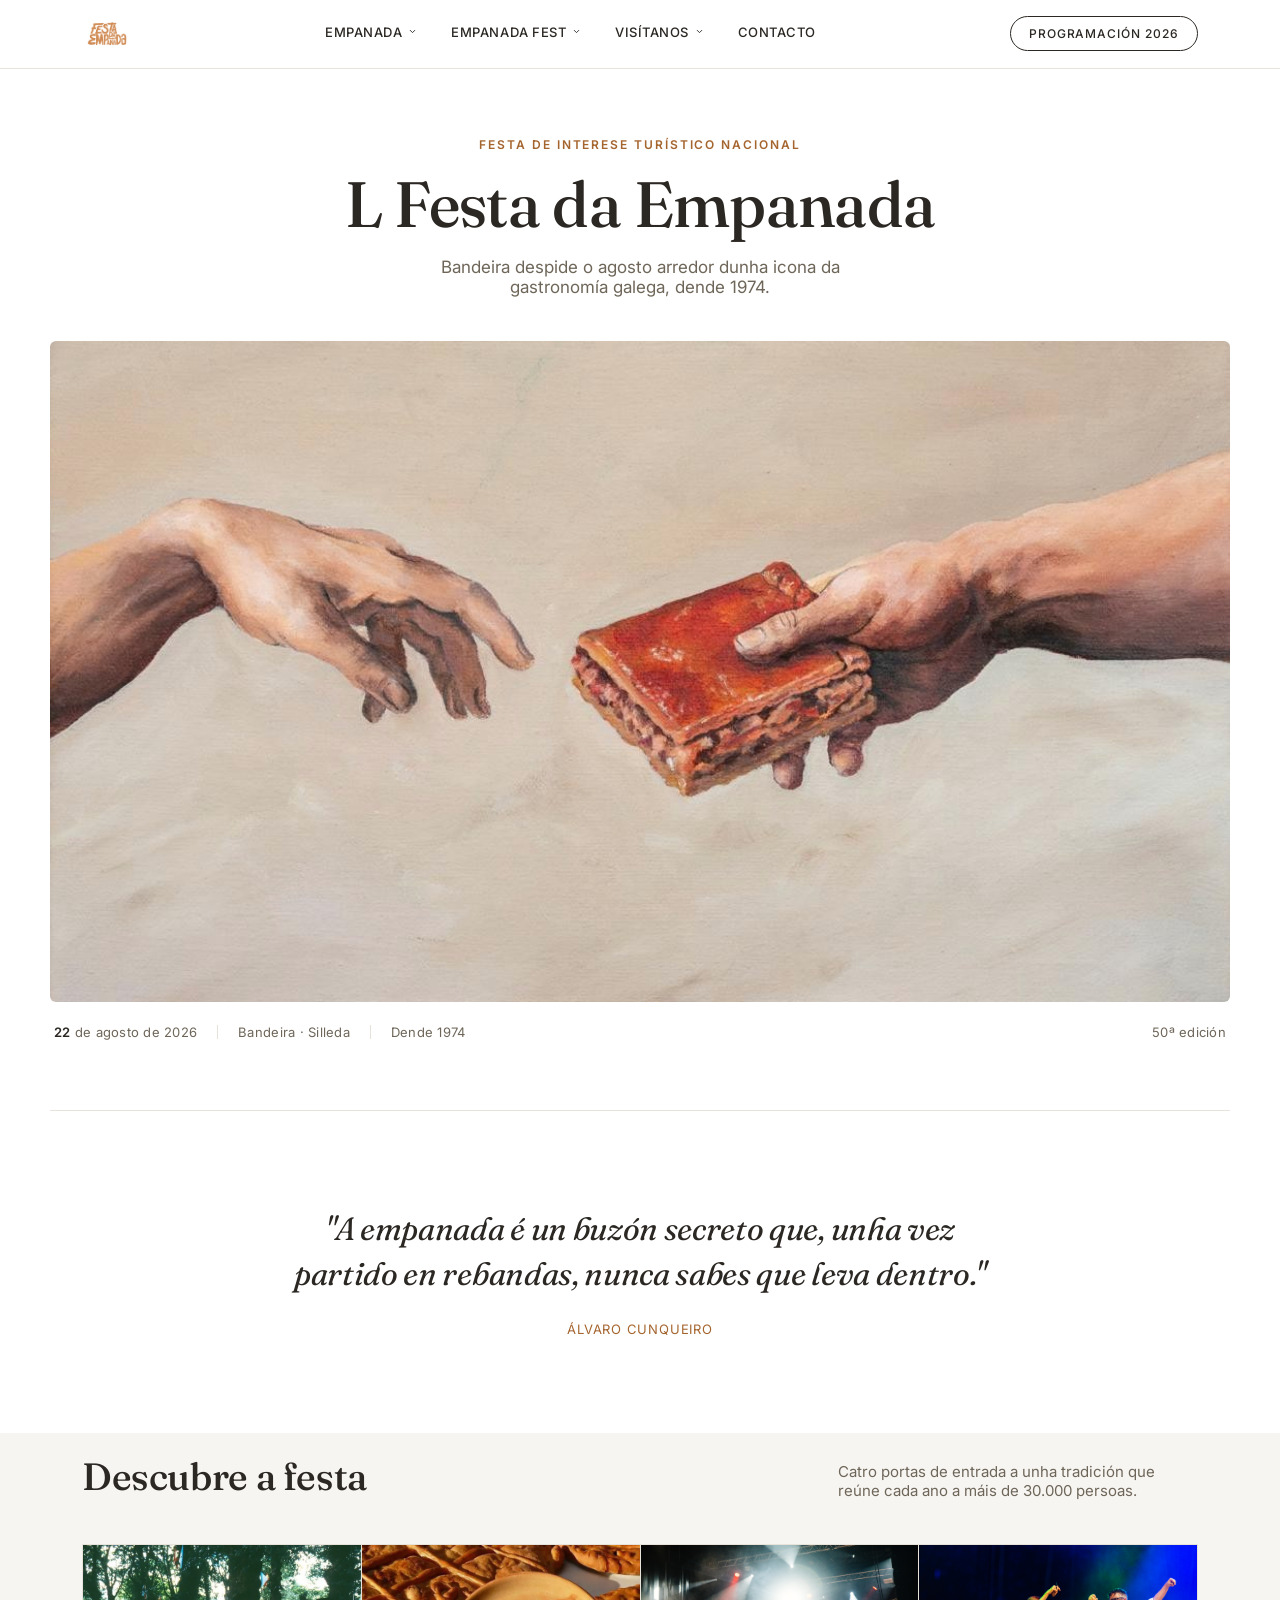
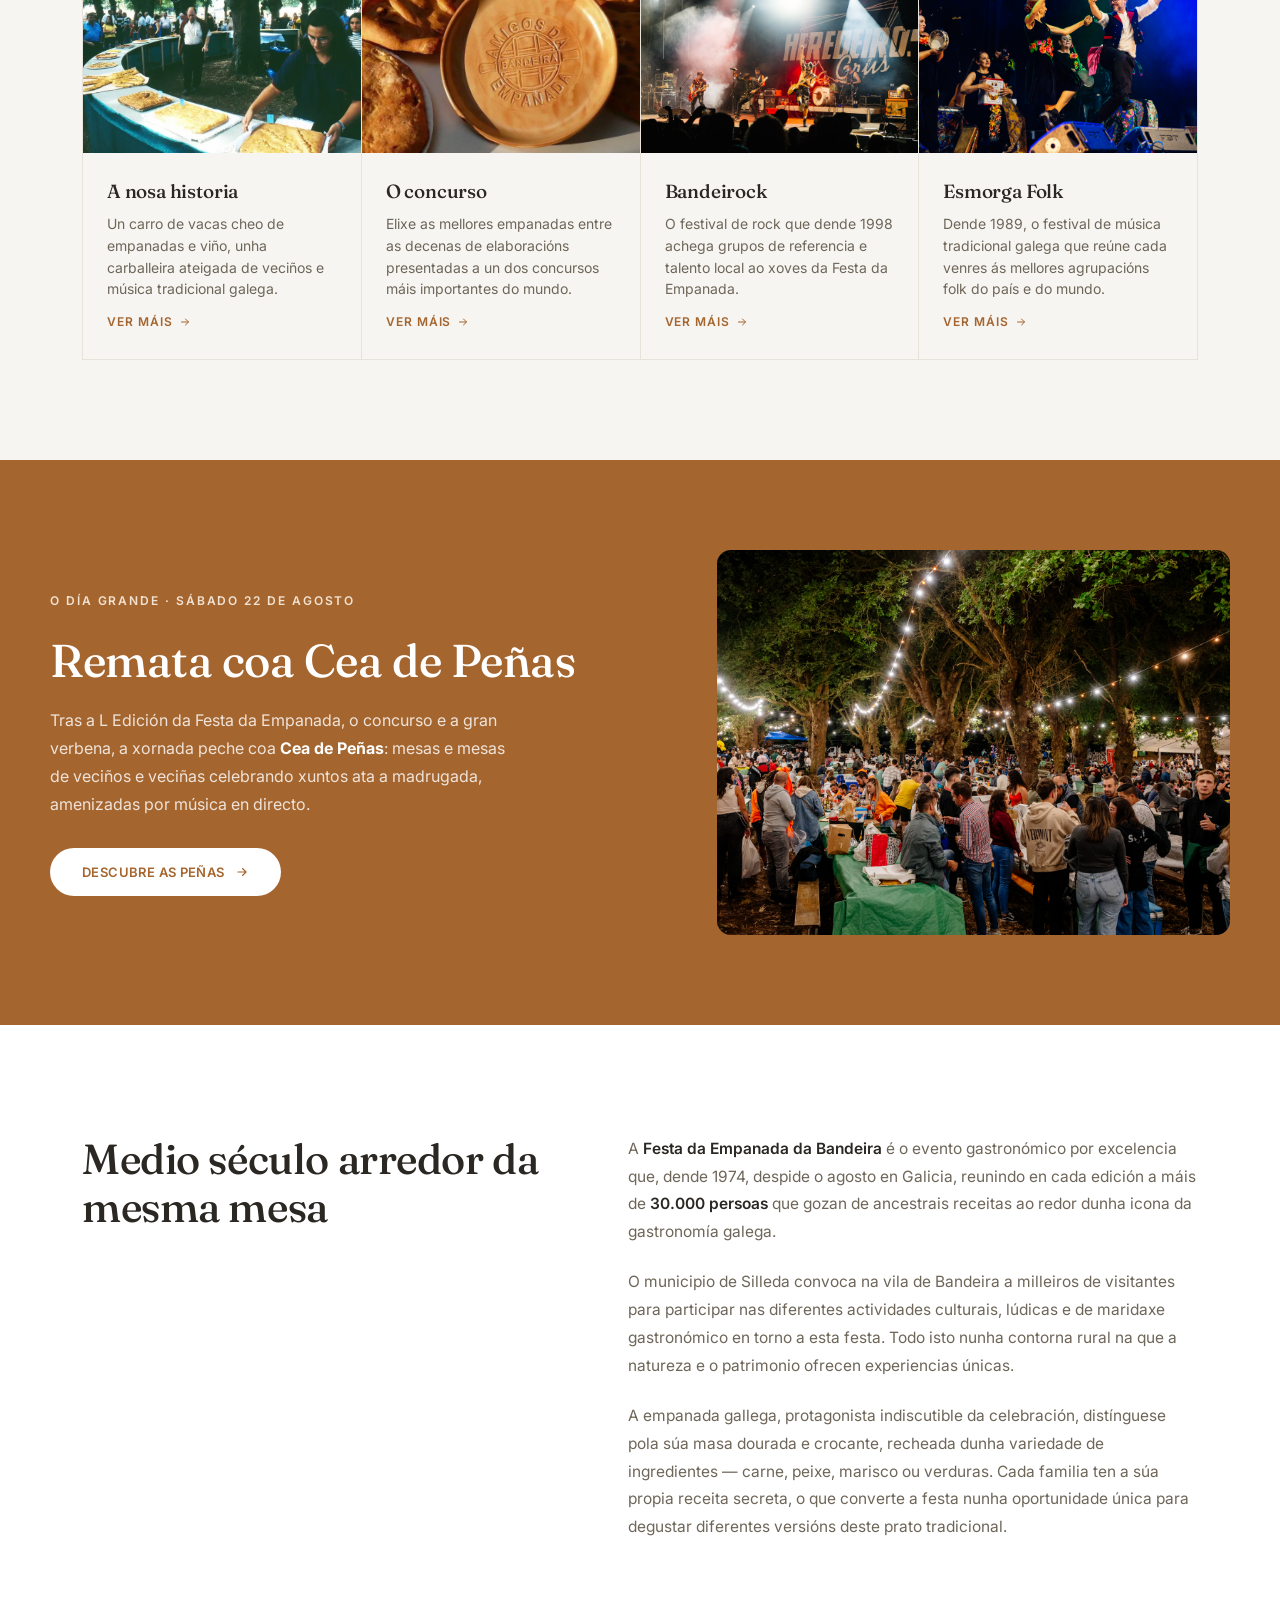
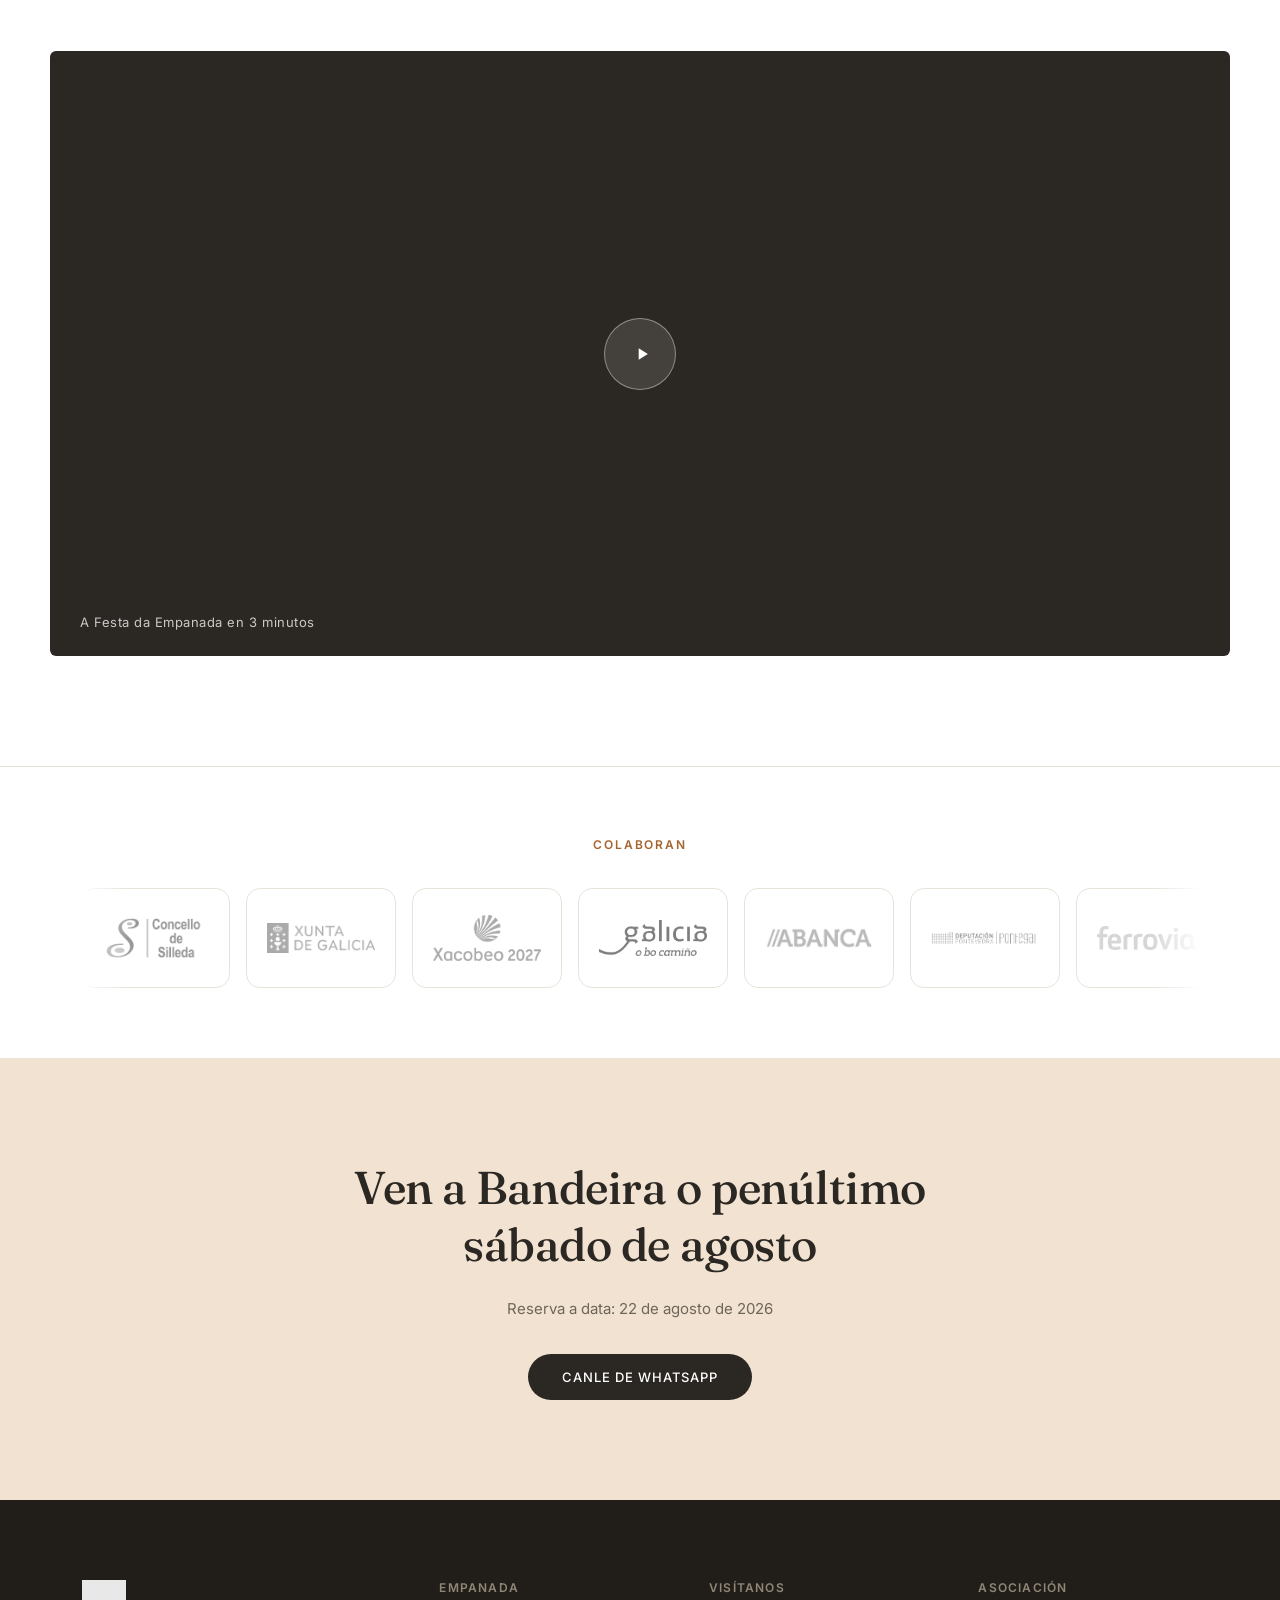
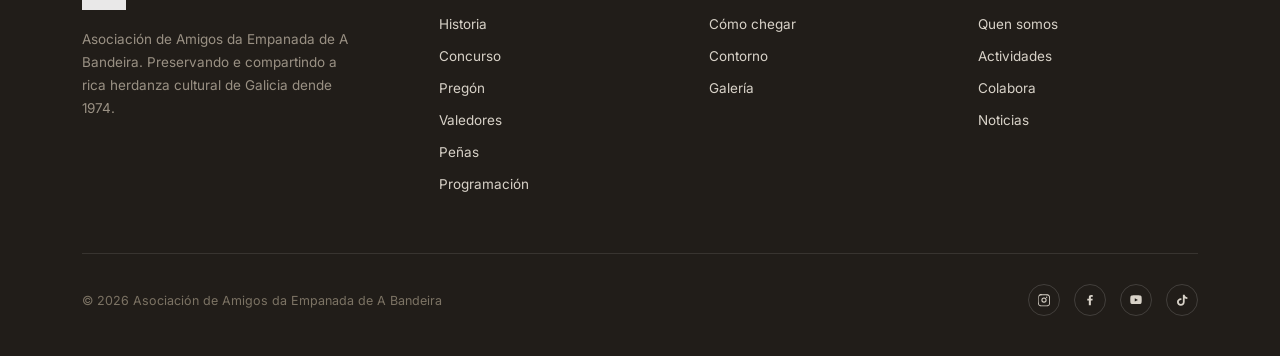
==== commit 535bcf79: "colab-fotos-texto" ====
--- a/index.html
+++ b/index.html
@@ -286,6 +286,10 @@
       <img src="img/colaboradores/schweppes.png" alt="Schweppes" loading="lazy" decoding="async" onerror="this.style.display='none';this.nextElementSibling.style.display='flex';">
       <span class="sponsor-fallback">Schweppes</span>
     </div>
+    <div class="sponsor-logo">
+      <img src="img/colaboradores/duro-hijos.png" alt="Duro Hijos" loading="lazy" decoding="async" onerror="this.style.display='none';this.nextElementSibling.style.display='flex';">
+      <span class="sponsor-fallback">Duro Hijos</span>
+    </div>
 
     <div class="sponsor-logo" aria-hidden="true">
       <img src="img/colaboradores/concello-silleda.png" alt="Concello de Silleda" loading="lazy" decoding="async" onerror="this.style.display='none';this.nextElementSibling.style.display='flex';">
@@ -354,6 +358,10 @@
     <div class="sponsor-logo" aria-hidden="true">
       <img src="img/colaboradores/schweppes.png" alt="Schweppes" loading="lazy" decoding="async" onerror="this.style.display='none';this.nextElementSibling.style.display='flex';">
       <span class="sponsor-fallback">Schweppes</span>
+    </div>
+    <div class="sponsor-logo" aria-hidden="true">
+      <img src="img/colaboradores/duro-hijos.png" alt="Duro Hijos" loading="lazy" decoding="async" onerror="this.style.display='none';this.nextElementSibling.style.display='flex';">
+      <span class="sponsor-fallback">Duro Hijos</span>
     </div>
     </div>
   </div>
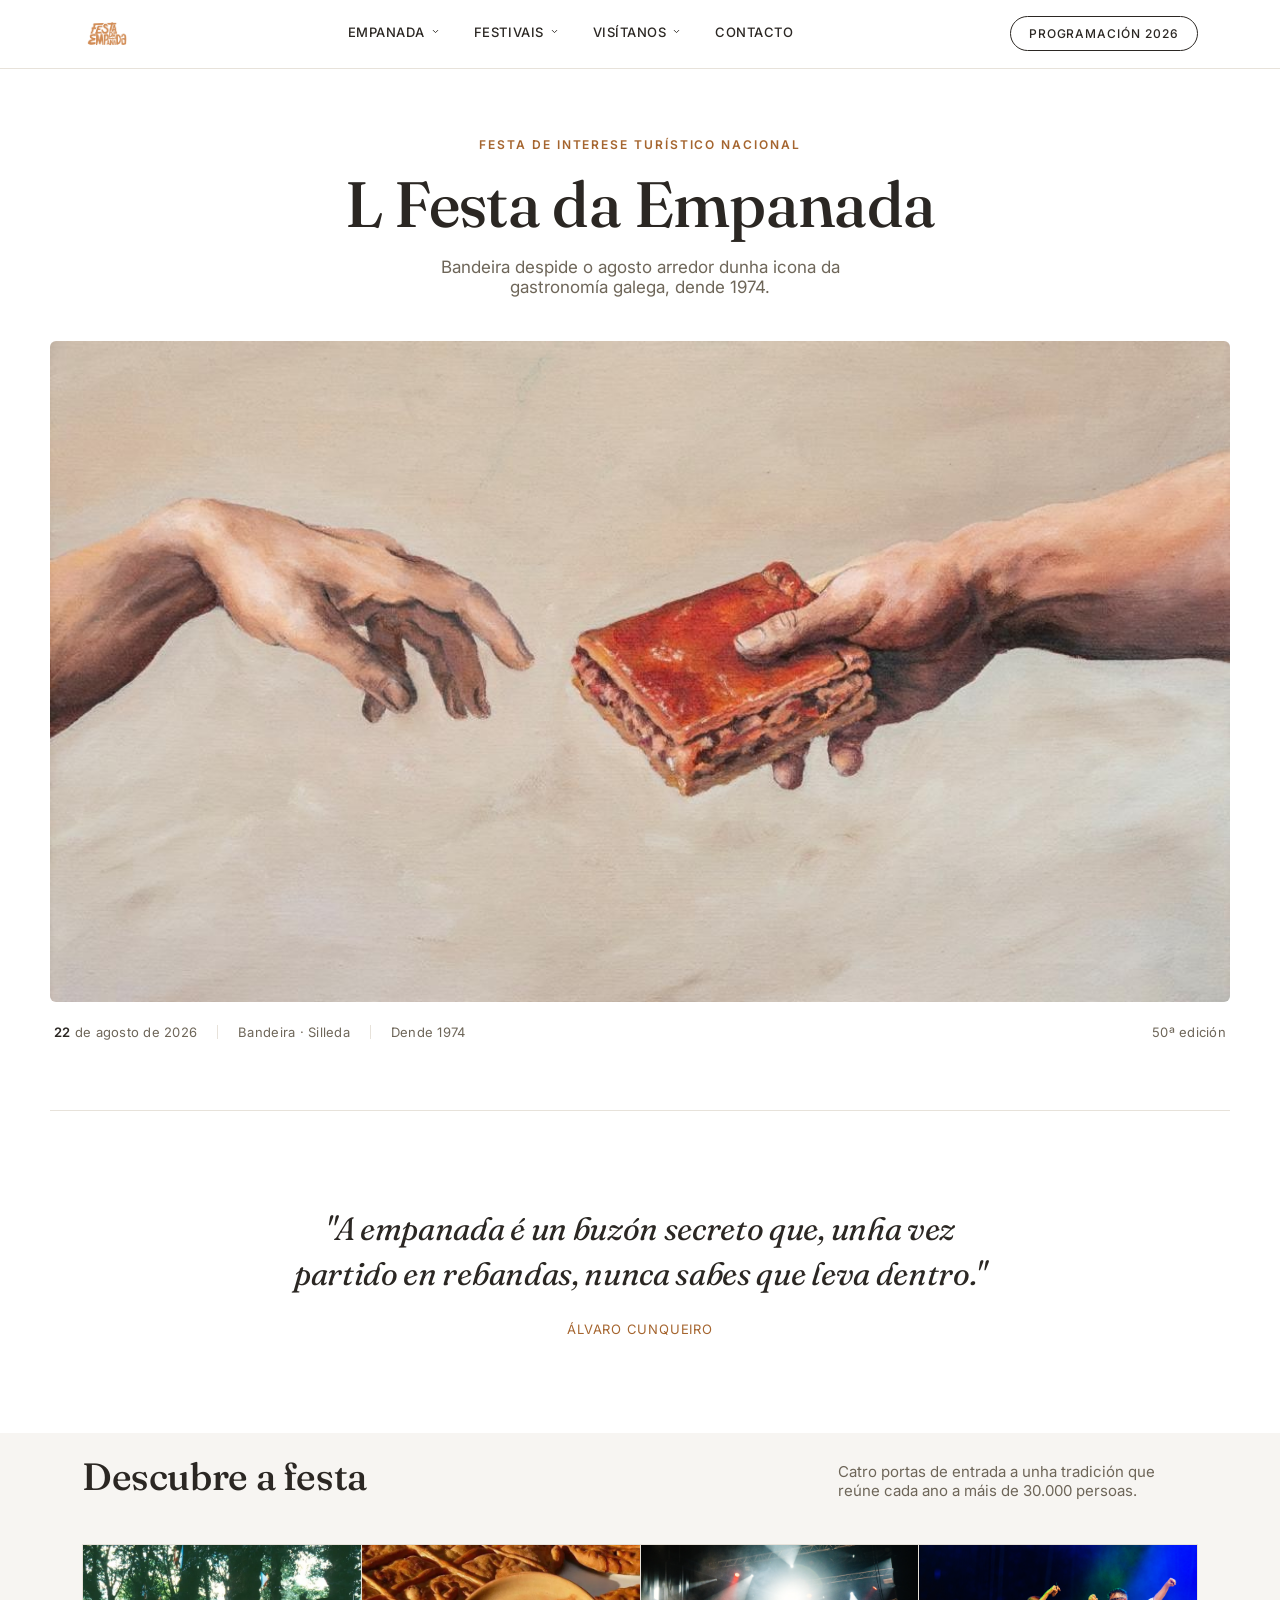
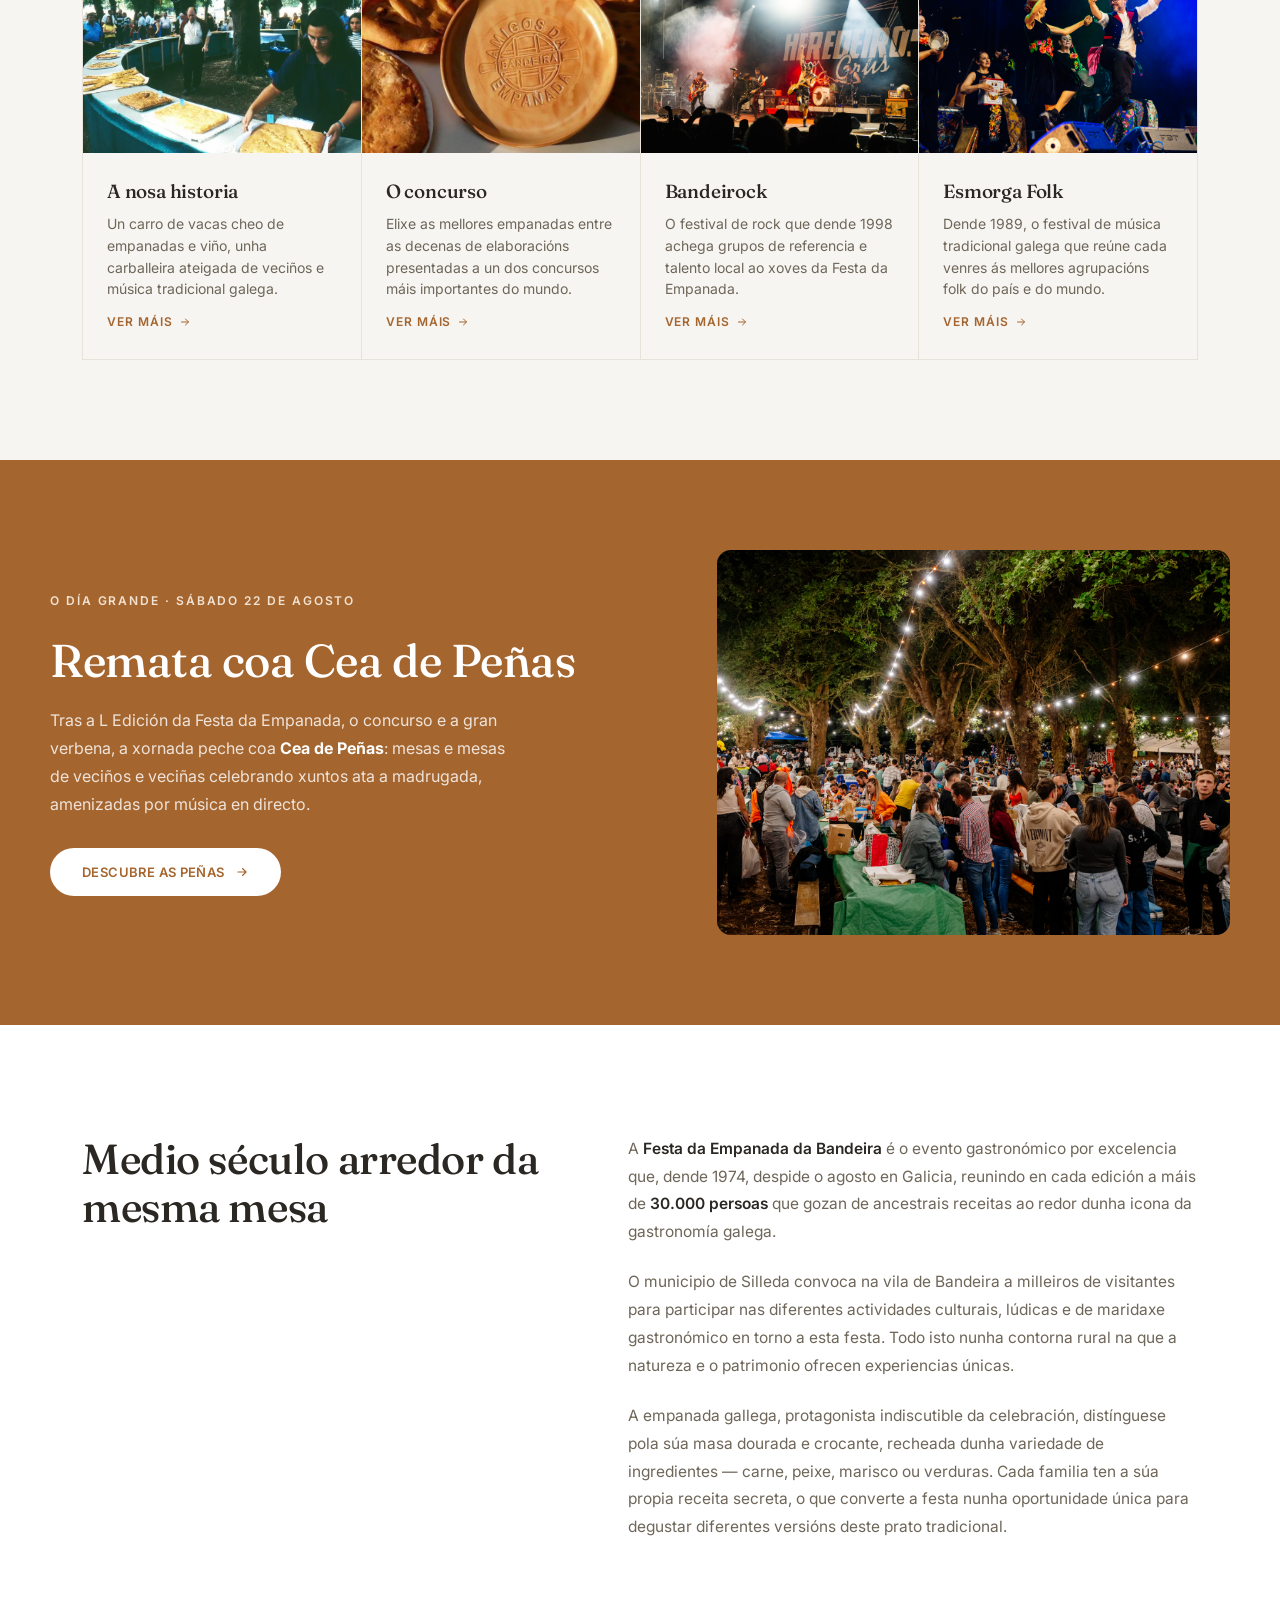
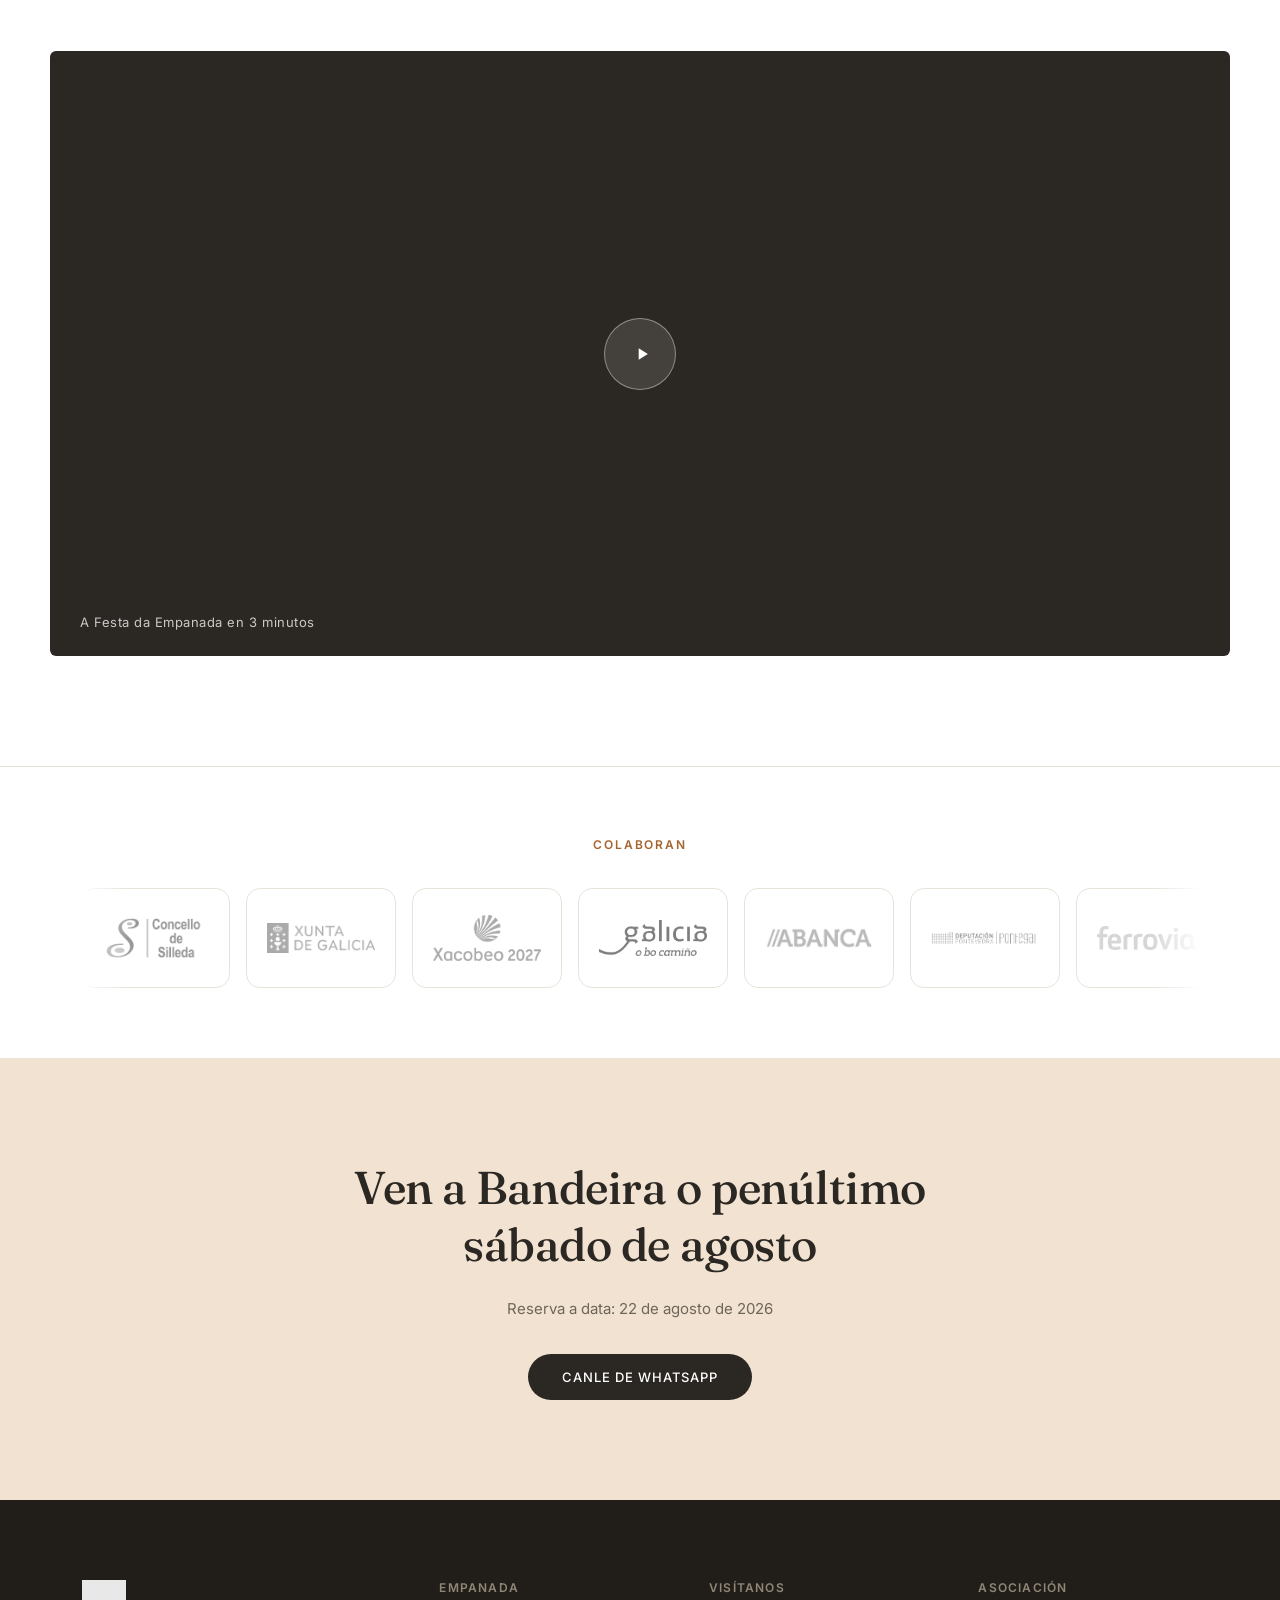
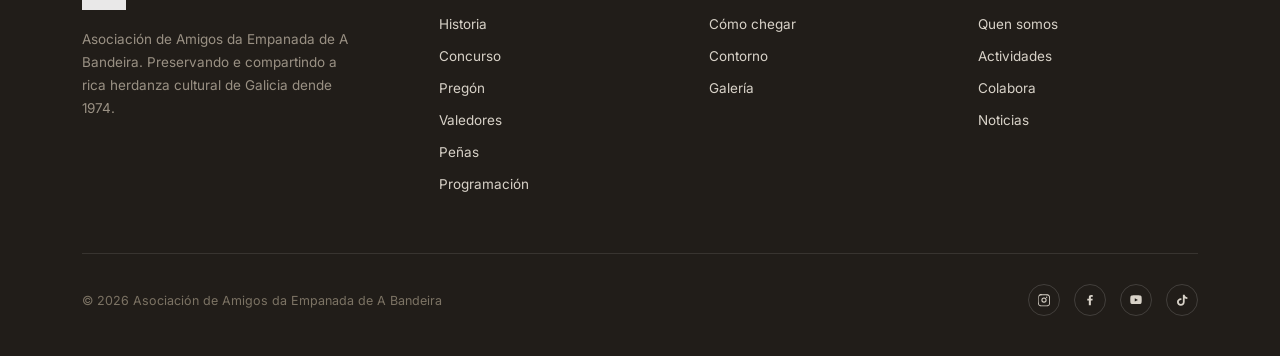
==== commit 6ed6c584: "cambios-importantes" ====
--- a/index.html
+++ b/index.html
@@ -34,7 +34,7 @@
         </li>
         <li class="has-dropdown">
           <button class="dropdown-toggle" aria-expanded="false" aria-haspopup="true">
-            Empanada Fest
+            Festivais
             <svg viewBox="0 0 24 24"><path d="M6 9l6 6 6-6" stroke="currentColor" stroke-width="2.4" fill="none" stroke-linecap="round" stroke-linejoin="round"/></svg>
           </button>
           <div class="dropdown-menu">
@@ -370,7 +370,7 @@
 <section class="cta-strip" data-reveal>
   <h2>Ven a Bandeira o penúltimo sábado de agosto</h2>
   <p>Reserva a data: 22 de agosto de 2026</p>
-  <a class="btn-solid" href="https://whatsapp.com/channel/0029VaJA0oeHFxOtU5jBBb0Y" target="_blank" rel="noopener">Canle de WhatsApp</a>
+  <a class="btn-solid" href="https://whatsapp.com/channel/0029VbDZt1V8fewsHfTNgw43" target="_blank" rel="noopener">Canle de WhatsApp</a>
 </section>
 
 <footer id="contacto">
